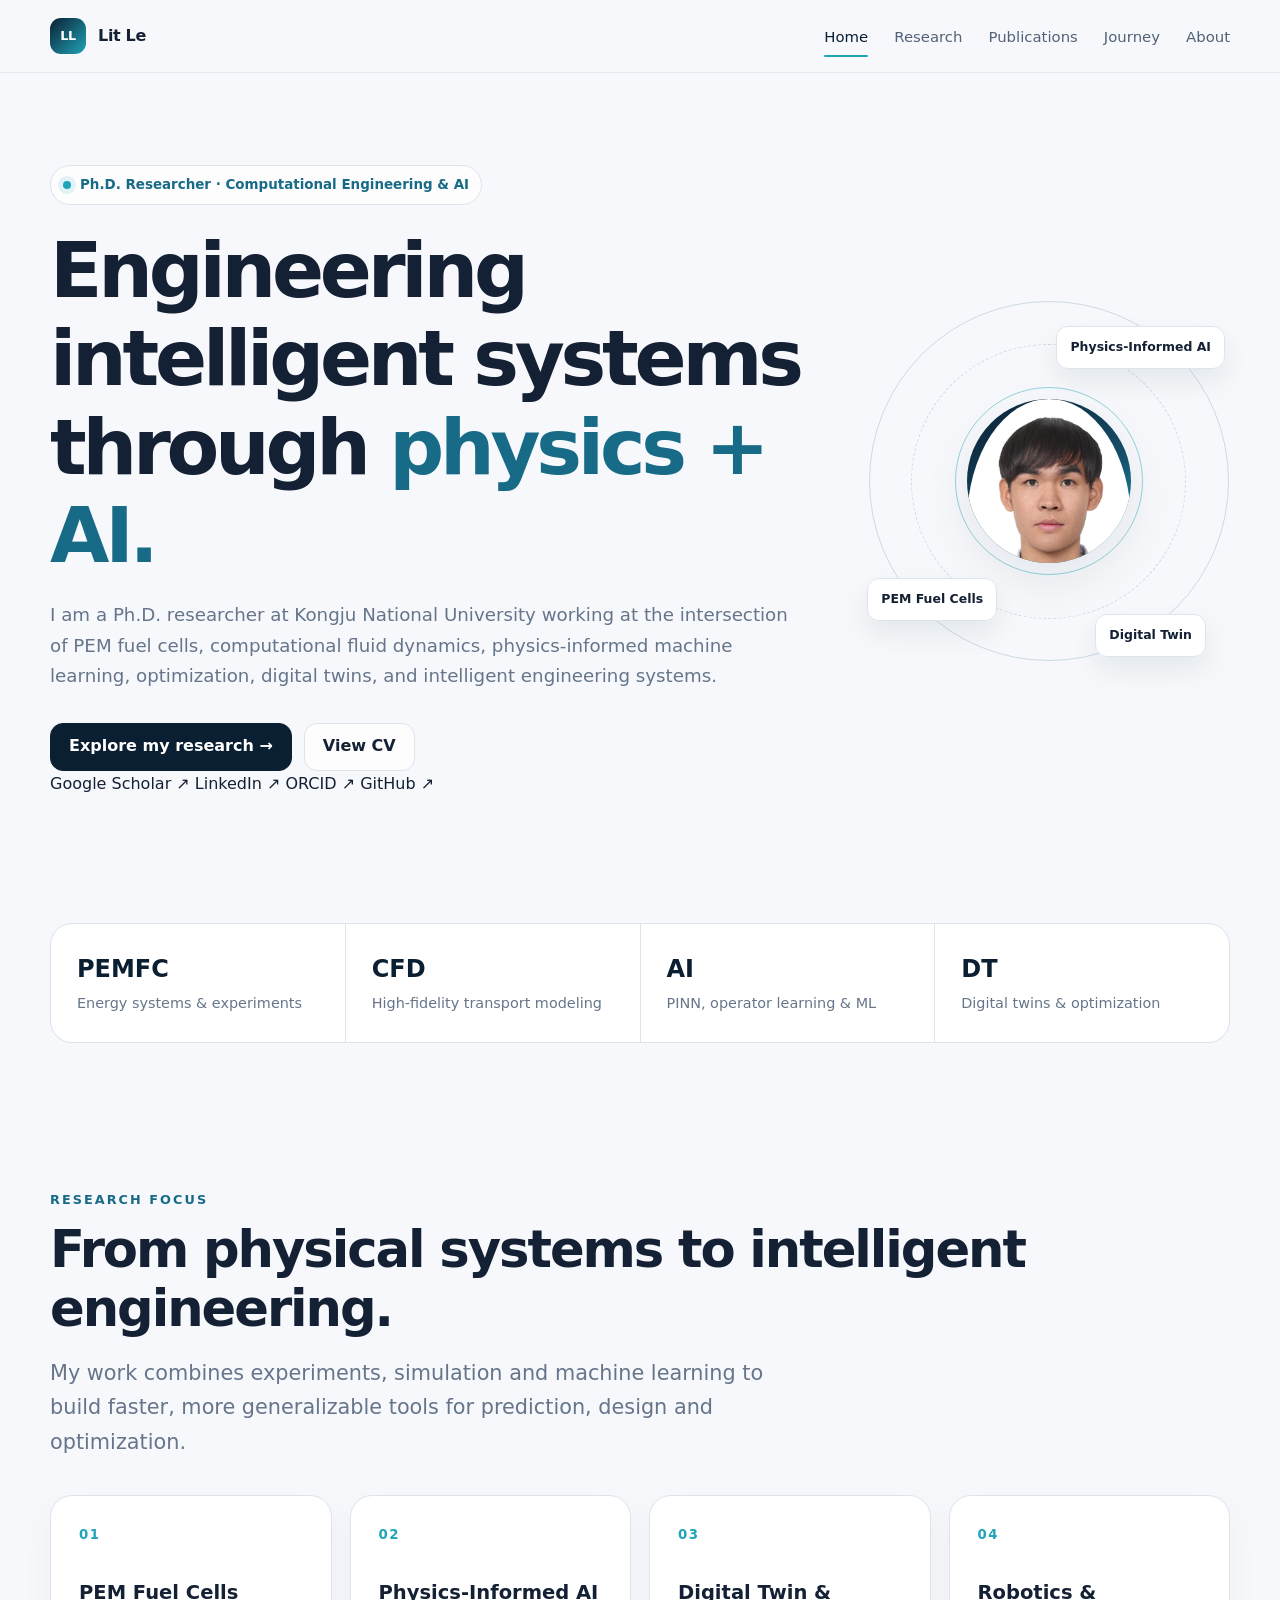
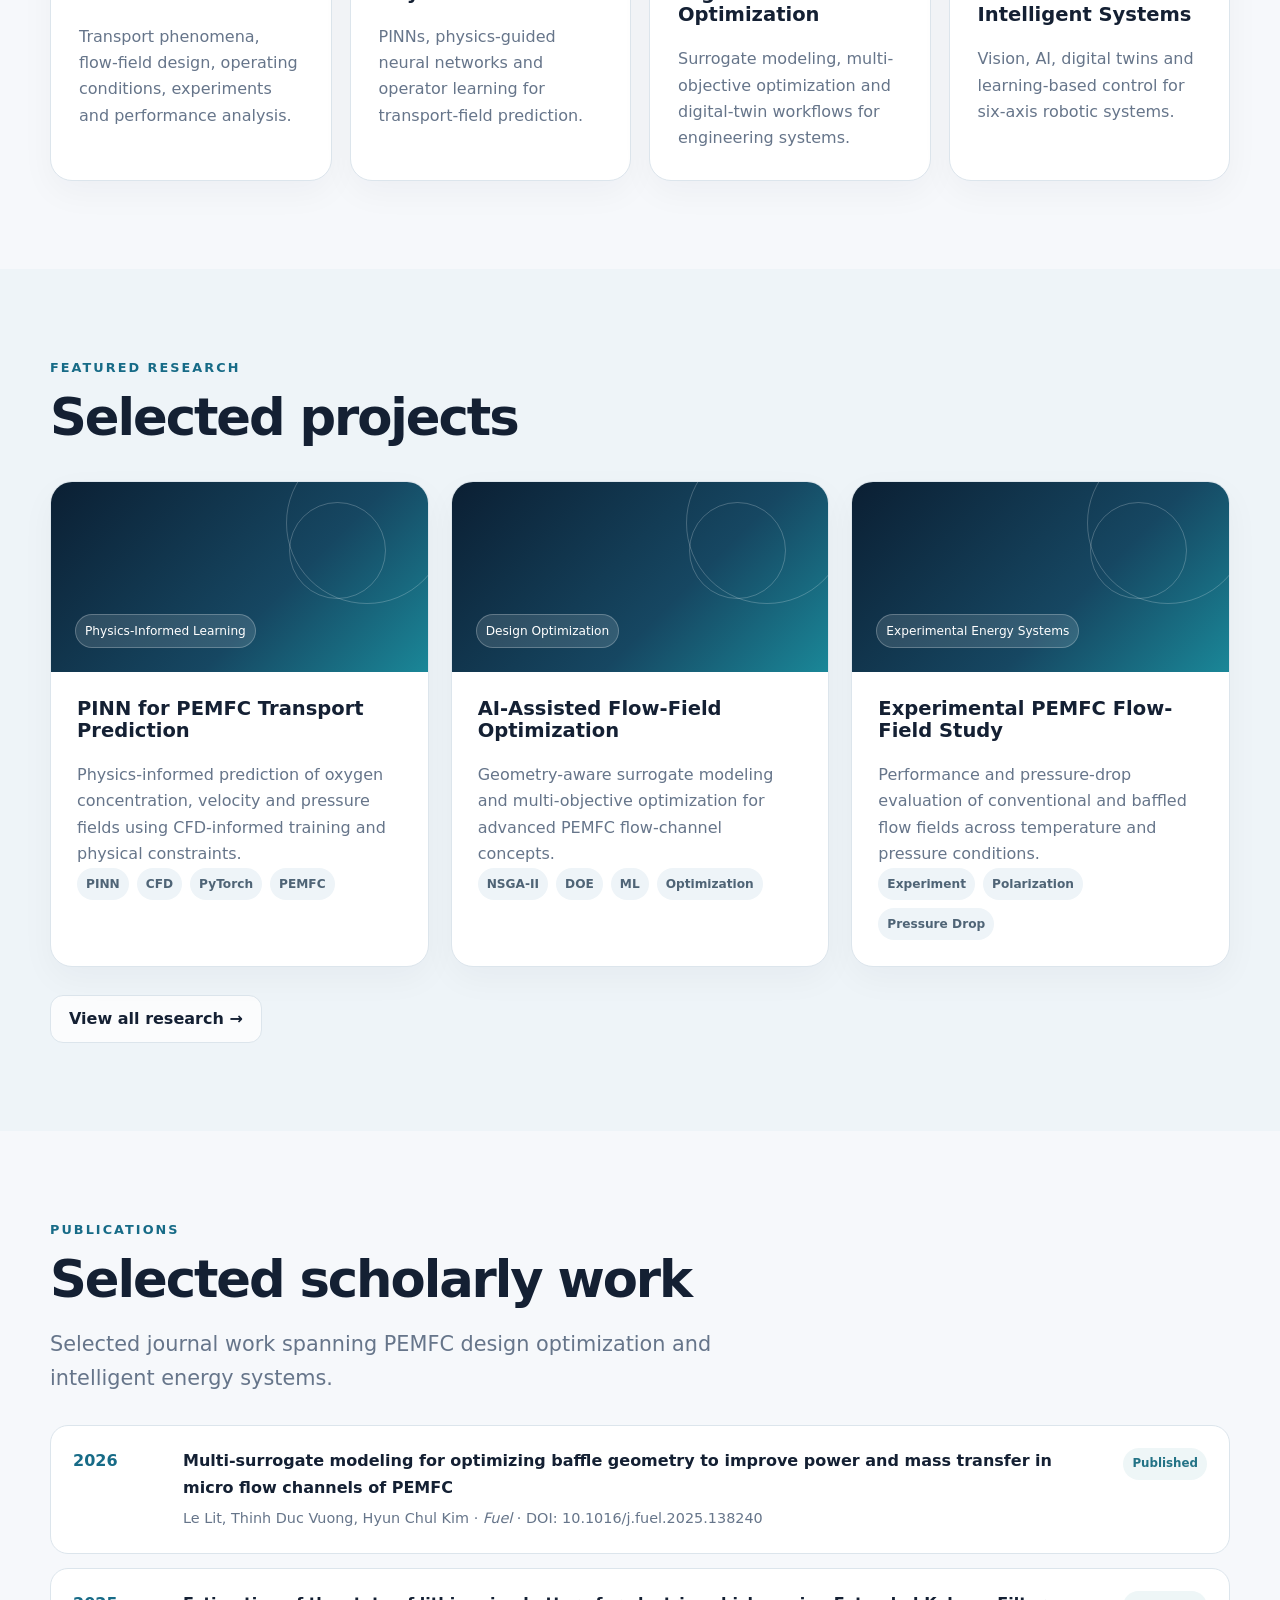
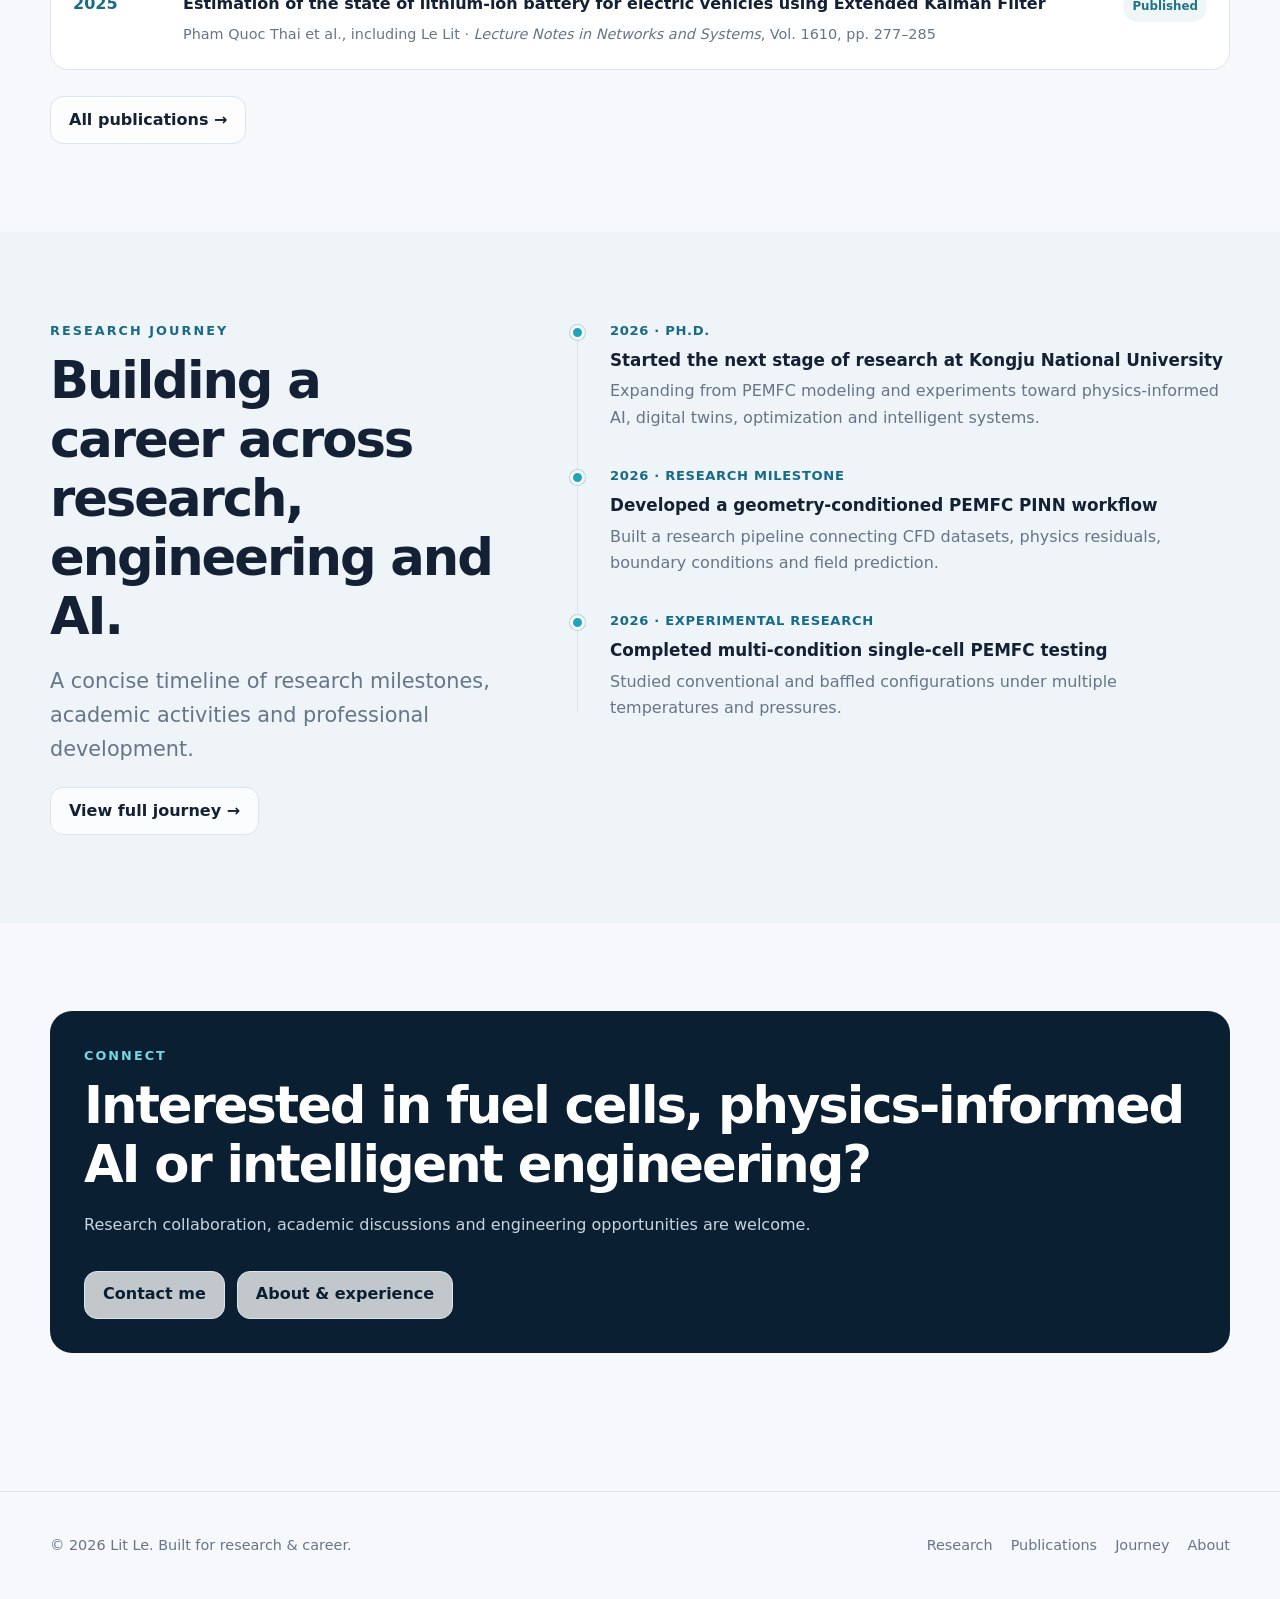
==== index.html @ 493b76be "Update index.html" ====
<!DOCTYPE html>
<html lang="en">
<head>
  <meta charset="UTF-8" />
  <meta name="viewport" content="width=device-width, initial-scale=1.0" />
  <meta name="description" content="Lit Le — Ph.D. researcher working on PEM fuel cells, computational engineering, physics-informed AI, digital twins, optimization, and intelligent systems." />
  <title>Lit Le | Researcher in Computational Engineering & AI</title>
  <link rel="icon" href="favicon.svg" type="image/svg+xml" />
  <link rel="stylesheet" href="style.css" />
</head>
<body>
<header class="site-header">
  <div class="container nav-wrap">
    <a class="brand" href="index.html"><span class="brand-mark">LL</span><span>Lit Le</span></a>
    <button class="menu-btn" aria-label="Toggle navigation"><span></span><span></span><span></span></button>
    <nav class="nav-links">
      <a class="active" href="index.html">Home</a>
      <a href="research.html">Research</a>
      <a href="publications.html">Publications</a>
      <a href="journey.html">Journey</a>
      <a href="about.html">About</a>
    </nav>
  </div>
</header>

<main>
  <section class="hero">
    <div class="container hero-grid">
      <div>
        <span class="eyebrow">Ph.D. Researcher · Computational Engineering & AI</span>
        <h1>Engineering intelligent systems through <span class="accent">physics + AI.</span></h1>
        <p class="hero-copy">I am a Ph.D. researcher at Kongju National University working at the intersection of PEM fuel cells, computational fluid dynamics, physics-informed machine learning, optimization, digital twins, and intelligent engineering systems.</p>
        
        <div class="hero-actions">
          <a class="btn btn-primary" href="research.html">Explore my research →</a>
          <a class="btn btn-secondary" href="about.html#cv">View CV</a>
        </div>
        
        <div class="hero-socials">
          <a href="YOUR_GOOGLE_SCHOLAR_LINK" target="_blank">Google Scholar ↗</a>
          <a href="YOUR_LINKEDIN_LINK" target="_blank">LinkedIn ↗</a>
          <a href="YOUR_ORCID_LINK" target="_blank">ORCID ↗</a>
          <a href="https://github.com/LL-2024-Kr" target="_blank">GitHub ↗</a>
        </div>
        
      </div>
      <div class="profile-panel" aria-label="Research identity graphic">
        <div class="orbit one"></div><div class="orbit two"></div><div class="orbit three"></div>
        <div class="avatar"><img src="profile.jpg" alt="Lit Le"></div>
        
        <div class="float-tag a">Physics-Informed AI</div>
        <div class="float-tag b">PEM Fuel Cells</div>
        <div class="float-tag c">Digital Twin</div>
      </div>
    </div>
  </section>

  <section class="section-tight">
    <div class="container">
      <div class="stats reveal">
        <div class="stat"><strong>PEMFC</strong><span>Energy systems & experiments</span></div>
        <div class="stat"><strong>CFD</strong><span>High-fidelity transport modeling</span></div>
        <div class="stat"><strong>AI</strong><span>PINN, operator learning & ML</span></div>
        <div class="stat"><strong>DT</strong><span>Digital twins & optimization</span></div>
      </div>
    </div>
  </section>

  <section class="section">
    <div class="container">
      <p class="section-kicker">Research focus</p>
      <h2>From physical systems to intelligent engineering.</h2>
      <p class="lead">My work combines experiments, simulation and machine learning to build faster, more generalizable tools for prediction, design and optimization.</p>
      <div class="grid-4" style="margin-top:36px;">
        <article class="card reveal"><div class="card-number">01</div><h3>PEM Fuel Cells</h3><p>Transport phenomena, flow-field design, operating conditions, experiments and performance analysis.</p></article>
        <article class="card reveal"><div class="card-number">02</div><h3>Physics-Informed AI</h3><p>PINNs, physics-guided neural networks and operator learning for transport-field prediction.</p></article>
        <article class="card reveal"><div class="card-number">03</div><h3>Digital Twin & Optimization</h3><p>Surrogate modeling, multi-objective optimization and digital-twin workflows for engineering systems.</p></article>
        <article class="card reveal"><div class="card-number">04</div><h3>Robotics & Intelligent Systems</h3><p>Vision, AI, digital twins and learning-based control for six-axis robotic systems.</p></article>
      </div>
    </div>
  </section>

  <section class="section" style="background:#eef4f8;">
    <div class="container">
      <p class="section-kicker">Featured research</p>
      <h2>Selected projects</h2>
      <div class="grid-3" style="margin-top:34px;">
        <article class="card project-card reveal">
          <div class="project-visual"><span class="project-chip">Physics-Informed Learning</span></div>
          <div class="project-body"><h3>PINN for PEMFC Transport Prediction</h3><p>Physics-informed prediction of oxygen concentration, velocity and pressure fields using CFD-informed training and physical constraints.</p><div class="tags"><span class="tag">PINN</span><span class="tag">CFD</span><span class="tag">PyTorch</span><span class="tag">PEMFC</span></div></div>
        </article>
        <article class="card project-card reveal">
          <div class="project-visual"><span class="project-chip">Design Optimization</span></div>
          <div class="project-body"><h3>AI-Assisted Flow-Field Optimization</h3><p>Geometry-aware surrogate modeling and multi-objective optimization for advanced PEMFC flow-channel concepts.</p><div class="tags"><span class="tag">NSGA-II</span><span class="tag">DOE</span><span class="tag">ML</span><span class="tag">Optimization</span></div></div>
        </article>
        <article class="card project-card reveal">
          <div class="project-visual"><span class="project-chip">Experimental Energy Systems</span></div>
          <div class="project-body"><h3>Experimental PEMFC Flow-Field Study</h3><p>Performance and pressure-drop evaluation of conventional and baffled flow fields across temperature and pressure conditions.</p><div class="tags"><span class="tag">Experiment</span><span class="tag">Polarization</span><span class="tag">Pressure Drop</span></div></div>
        </article>
      </div>
      <div style="margin-top:28px;"><a class="btn btn-secondary" href="research.html">View all research →</a></div>
    </div>
  </section>

  <section class="section">
    <div class="container">
      <p class="section-kicker">Publications</p>
      <h2>Selected scholarly work</h2>
      <p class="lead">Selected journal work spanning PEMFC design optimization and intelligent energy systems.</p>
      <div class="pub-list" style="margin-top:30px;">
        <article class="pub-item reveal"><div class="pub-year">2026</div><div><div class="pub-title">Multi-surrogate modeling for optimizing baffle geometry to improve power and mass transfer in micro flow channels of PEMFC</div><div class="pub-meta">Le Lit, Thinh Duc Vuong, Hyun Chul Kim · <em>Fuel</em> · DOI: 10.1016/j.fuel.2025.138240</div></div><span class="pub-status">Published</span></article>
        <article class="pub-item reveal"><div class="pub-year">2025</div><div><div class="pub-title">Estimation of the state of lithium-ion battery for electric vehicles using Extended Kalman Filter</div><div class="pub-meta">Pham Quoc Thai et al., including Le Lit · <em>Lecture Notes in Networks and Systems</em>, Vol. 1610, pp. 277–285</div></div><span class="pub-status">Published</span></article>
      </div>
      <div style="margin-top:26px;"><a class="btn btn-secondary" href="publications.html">All publications →</a></div>
    </div>
  </section>

  <section class="section" style="background:#eef4f8;">
    <div class="container split">
      <div class="sticky-label">
        <p class="section-kicker">Research journey</p>
        <h2>Building a career across research, engineering and AI.</h2>
        <p class="lead">A concise timeline of research milestones, academic activities and professional development.</p>
        <a class="btn btn-secondary" href="journey.html">View full journey →</a>
      </div>
      <div class="timeline">
        <article class="timeline-item reveal"><span class="timeline-dot"></span><div class="timeline-date">2026 · Ph.D.</div><div class="timeline-title">Started the next stage of research at Kongju National University</div><p class="timeline-copy">Expanding from PEMFC modeling and experiments toward physics-informed AI, digital twins, optimization and intelligent systems.</p></article>
        <article class="timeline-item reveal"><span class="timeline-dot"></span><div class="timeline-date">2026 · Research milestone</div><div class="timeline-title">Developed a geometry-conditioned PEMFC PINN workflow</div><p class="timeline-copy">Built a research pipeline connecting CFD datasets, physics residuals, boundary conditions and field prediction.</p></article>
        <article class="timeline-item reveal"><span class="timeline-dot"></span><div class="timeline-date">2026 · Experimental research</div><div class="timeline-title">Completed multi-condition single-cell PEMFC testing</div><p class="timeline-copy">Studied conventional and baffled configurations under multiple temperatures and pressures.</p></article>
      </div>
    </div>
  </section>

  <section class="section">
    <div class="container">
      <div class="callout reveal">
        <p class="section-kicker" style="color:#71d7e2;">Connect</p>
        <h2>Interested in fuel cells, physics-informed AI or intelligent engineering?</h2>
        <p>Research collaboration, academic discussions and engineering opportunities are welcome.</p>
        <div class="hero-actions"><a class="btn btn-secondary" href="about.html#contact">Contact me</a><a class="btn btn-secondary" href="about.html">About & experience</a></div>
      </div>
    </div>
  </section>
</main>

<footer class="footer">
  <div class="container footer-grid"><div>© <span data-year></span> Lit Le. Built for research & career.</div><div class="footer-links"><a href="research.html">Research</a><a href="publications.html">Publications</a><a href="journey.html">Journey</a><a href="about.html">About</a></div></div>
</footer>
<script src="main.js"></script>
</body>
</html>
---- style.css ----
:root {
  --bg: #f6f8fb;
  --surface: #ffffff;
  --surface-2: #eef4f8;
  --text: #142033;
  --muted: #66758a;
  --line: #dce5ec;
  --navy: #0b1f33;
  --blue: #176b87;
  --cyan: #20a4b8;
  --shadow: 0 18px 50px rgba(11, 31, 51, 0.08);
  --radius: 22px;
  --max: 1180px;
}

* { box-sizing: border-box; }
html { scroll-behavior: smooth; }
body {
  margin: 0;
  font-family: Inter, ui-sans-serif, system-ui, -apple-system, BlinkMacSystemFont, "Segoe UI", sans-serif;
  color: var(--text);
  background: var(--bg);
  line-height: 1.65;
}
img { max-width: 100%; display: block; }
a { color: inherit; text-decoration: none; }
button, input { font: inherit; }

.container { width: min(calc(100% - 40px), var(--max)); margin: 0 auto; }
.section { padding: 88px 0; }
.section-tight { padding: 58px 0; }
.section-kicker {
  margin: 0 0 10px;
  color: var(--blue);
  font-size: 0.8rem;
  font-weight: 800;
  letter-spacing: 0.16em;
  text-transform: uppercase;
}
h1, h2, h3, h4 { line-height: 1.15; margin-top: 0; }
h1 { font-size: clamp(2.7rem, 6vw, 5.9rem); letter-spacing: -0.055em; }
h2 { font-size: clamp(2rem, 4vw, 3.25rem); letter-spacing: -0.04em; margin-bottom: 18px; }
h3 { font-size: 1.22rem; }
p { margin-top: 0; }
.lead { font-size: clamp(1.05rem, 2vw, 1.3rem); color: var(--muted); max-width: 760px; }
.muted { color: var(--muted); }

.site-header {
  position: sticky;
  top: 0;
  z-index: 40;
  border-bottom: 1px solid rgba(220, 229, 236, 0.8);
  background: rgba(246, 248, 251, 0.88);
  backdrop-filter: blur(18px);
}
.nav-wrap { min-height: 72px; display: flex; align-items: center; justify-content: space-between; gap: 30px; }
.brand { display: flex; align-items: center; gap: 12px; font-weight: 800; letter-spacing: -0.02em; }
.brand-mark {
  width: 36px; height: 36px; border-radius: 11px; display: grid; place-items: center;
  color: #fff; background: linear-gradient(135deg, var(--navy), var(--cyan)); font-size: 0.8rem;
}
.nav-links { display: flex; align-items: center; gap: 26px; font-size: 0.93rem; color: #526277; }
.nav-links a { position: relative; padding: 24px 0 22px; }
.nav-links a:hover, .nav-links a.active { color: var(--navy); }
.nav-links a.active::after {
  content: ""; position: absolute; left: 0; right: 0; bottom: 14px; height: 2px;
  border-radius: 99px; background: var(--cyan);
}
.menu-btn { display: none; border: 0; background: transparent; padding: 8px; cursor: pointer; }
.menu-btn span { display: block; width: 24px; height: 2px; background: var(--navy); margin: 5px 0; }

.hero { padding: 92px 0 68px; overflow: hidden; }
.hero-grid { display: grid; grid-template-columns: 1.35fr 0.65fr; align-items: center; gap: 64px; }
.eyebrow {
  display: inline-flex; align-items: center; gap: 9px; padding: 8px 12px; border: 1px solid var(--line);
  border-radius: 999px; background: rgba(255,255,255,.75); color: var(--blue); font-size: .84rem; font-weight: 700;
}
.eyebrow::before { content: ""; width: 8px; height: 8px; border-radius: 50%; background: var(--cyan); box-shadow: 0 0 0 5px rgba(32,164,184,.12); }
.hero h1 { margin: 22px 0 20px; max-width: 850px; }
.hero h1 .accent { color: var(--blue); }
.hero-copy { color: var(--muted); font-size: 1.14rem; max-width: 760px; }
.hero-actions { display: flex; gap: 12px; margin-top: 32px; flex-wrap: wrap; }
.btn {
  display: inline-flex; align-items: center; justify-content: center; gap: 8px; min-height: 48px; padding: 0 18px;
  border-radius: 13px; border: 1px solid var(--line); font-weight: 750; transition: .2s ease;
}
.btn-primary { background: var(--navy); color: white; border-color: var(--navy); }
.btn-primary:hover { transform: translateY(-2px); box-shadow: 0 12px 28px rgba(11,31,51,.16); }
.btn-secondary { background: rgba(255,255,255,.75); }
.btn-secondary:hover { border-color: #b9c9d4; background: #fff; }

.profile-panel { position: relative; min-height: 460px; display: grid; place-items: center; }
.orbit { position: absolute; border: 1px solid #cddbe3; border-radius: 50%; }
.orbit.one { width: 360px; height: 360px; }
.orbit.two { width: 275px; height: 275px; border-style: dashed; animation: spin 22s linear infinite; }
.orbit.three { width: 188px; height: 188px; border-color: rgba(32,164,184,.45); }
@keyframes spin { to { transform: rotate(360deg); } }
.avatar {
  position: relative; z-index: 2; width: 164px; height: 164px; border-radius: 42px; display: grid; place-items: center;
  color: white; font-size: 3.2rem; font-weight: 900; letter-spacing: -0.08em;
  background: linear-gradient(145deg, var(--navy), #154c67 58%, var(--cyan)); box-shadow: var(--shadow);
}
.float-tag {
  position: absolute; z-index: 3; padding: 10px 13px; border-radius: 12px; background: rgba(255,255,255,.92);
  border: 1px solid var(--line); box-shadow: 0 12px 28px rgba(11,31,51,.08); font-size: .78rem; font-weight: 750;
}
.float-tag.a { top: 75px; right: 5px; }
.float-tag.b { left: 0; bottom: 90px; }
.float-tag.c { right: 24px; bottom: 54px; }

.stats { display: grid; grid-template-columns: repeat(4, 1fr); gap: 1px; border: 1px solid var(--line); background: var(--line); border-radius: var(--radius); overflow: hidden; }
.stat { background: var(--surface); padding: 26px; }
.stat strong { display: block; color: var(--navy); font-size: 1.5rem; }
.stat span { color: var(--muted); font-size: .9rem; }

.grid-2 { display: grid; grid-template-columns: repeat(2, 1fr); gap: 24px; }
.grid-3 { display: grid; grid-template-columns: repeat(3, 1fr); gap: 22px; }
.grid-4 { display: grid; grid-template-columns: repeat(4, 1fr); gap: 18px; }
.card {
  background: var(--surface); border: 1px solid var(--line); border-radius: var(--radius); padding: 28px; box-shadow: 0 12px 34px rgba(11,31,51,.04);
}
.card:hover { border-color: #bfd0da; }
.card-number { color: var(--cyan); font-weight: 900; font-size: .83rem; letter-spacing: .12em; margin-bottom: 36px; }
.card p { color: var(--muted); margin-bottom: 0; }
.card .mini-link { display: inline-flex; margin-top: 20px; color: var(--blue); font-size: .9rem; font-weight: 750; }

.project-card { overflow: hidden; padding: 0; }
.project-visual { min-height: 190px; padding: 24px; display: flex; align-items: flex-end; background: linear-gradient(135deg, #0b1f33, #164762 60%, #1a8798); color: white; position: relative; }
.project-visual::before, .project-visual::after { content: ""; position: absolute; border: 1px solid rgba(255,255,255,.22); border-radius: 50%; }
.project-visual::before { width: 160px; height: 160px; right: -20px; top: -40px; }
.project-visual::after { width: 95px; height: 95px; right: 42px; top: 20px; }
.project-chip { position: relative; z-index: 2; font-size: .76rem; padding: 6px 9px; border-radius: 999px; background: rgba(255,255,255,.13); border: 1px solid rgba(255,255,255,.24); }
.project-body { padding: 26px; }
.project-body p { color: var(--muted); }
.tags { display: flex; flex-wrap: wrap; gap: 8px; }
.tag { padding: 6px 9px; border-radius: 999px; background: var(--surface-2); color: #4f6476; font-size: .76rem; font-weight: 700; }

.pub-list { display: grid; gap: 14px; }
.pub-item { display: grid; grid-template-columns: 90px 1fr auto; gap: 20px; align-items: start; background: var(--surface); border: 1px solid var(--line); border-radius: 18px; padding: 22px; }
.pub-year { color: var(--blue); font-weight: 900; }
.pub-title { font-weight: 800; margin-bottom: 6px; }
.pub-meta { color: var(--muted); font-size: .9rem; }
.pub-status { padding: 6px 9px; border-radius: 999px; background: #eef6f7; color: #237386; font-size: .74rem; font-weight: 800; white-space: nowrap; }

.timeline { position: relative; margin-left: 10px; }
.timeline::before { content: ""; position: absolute; left: 9px; top: 8px; bottom: 8px; width: 1px; background: var(--line); }
.timeline-item { position: relative; padding-left: 42px; padding-bottom: 34px; }
.timeline-item:last-child { padding-bottom: 0; }
.timeline-dot { position: absolute; left: 2px; top: 5px; width: 15px; height: 15px; border: 3px solid var(--bg); border-radius: 50%; background: var(--cyan); box-shadow: 0 0 0 1px #b9d4dc; }
.timeline-date { color: var(--blue); font-size: .82rem; font-weight: 800; letter-spacing: .05em; text-transform: uppercase; }
.timeline-title { margin: 5px 0 4px; font-size: 1.05rem; font-weight: 800; }
.timeline-copy { color: var(--muted); margin: 0; }

.page-hero { padding: 86px 0 54px; }
.page-hero h1 { font-size: clamp(2.7rem, 5.2vw, 4.9rem); margin-bottom: 18px; }
.page-hero .lead { max-width: 820px; }

.split { display: grid; grid-template-columns: .8fr 1.2fr; gap: 60px; align-items: start; }
.sticky-label { position: sticky; top: 110px; }
.list-clean { list-style: none; padding: 0; margin: 0; }
.list-clean li { padding: 12px 0; border-bottom: 1px solid var(--line); color: var(--muted); }
.list-clean li strong { color: var(--text); }

.callout { padding: 34px; border-radius: var(--radius); background: var(--navy); color: white; }
.callout p { color: #c8d5df; }
.callout .btn-secondary { color: var(--navy); }

.skill-groups { display: grid; grid-template-columns: repeat(2,1fr); gap: 18px; }
.skill-group { padding: 22px; background: var(--surface); border: 1px solid var(--line); border-radius: 18px; }
.skill-group h3 { margin-bottom: 12px; }
.skill-group p { color: var(--muted); margin: 0; }

.footer { padding: 42px 0; border-top: 1px solid var(--line); margin-top: 50px; }
.footer-grid { display: flex; justify-content: space-between; align-items: center; gap: 20px; color: var(--muted); font-size: .9rem; }
.footer-links { display: flex; gap: 18px; flex-wrap: wrap; }
.footer-links a:hover { color: var(--navy); }

.reveal { opacity: 0; transform: translateY(16px); transition: .6s ease; }
.reveal.visible { opacity: 1; transform: translateY(0); }

@media (max-width: 940px) {
  .hero-grid, .split { grid-template-columns: 1fr; }
  .profile-panel { min-height: 360px; }
  .grid-4 { grid-template-columns: repeat(2, 1fr); }
  .grid-3 { grid-template-columns: repeat(2, 1fr); }
  .stats { grid-template-columns: repeat(2, 1fr); }
  .sticky-label { position: static; }
}

@media (max-width: 720px) {
  .container { width: min(calc(100% - 28px), var(--max)); }
  .section { padding: 66px 0; }
  .hero { padding-top: 62px; }
  .nav-links {
    display: none; position: absolute; top: 72px; left: 14px; right: 14px; padding: 14px; flex-direction: column; align-items: stretch; gap: 0;
    background: var(--surface); border: 1px solid var(--line); border-radius: 16px; box-shadow: var(--shadow);
  }
  .nav-links.open { display: flex; }
  .nav-links a { padding: 12px 10px; }
  .nav-links a.active::after { display: none; }
  .menu-btn { display: block; }
  .profile-panel { min-height: 320px; }
  .orbit.one { width: 280px; height: 280px; }
  .orbit.two { width: 220px; height: 220px; }
  .float-tag.a { right: 0; top: 40px; }
  .float-tag.b { left: 0; bottom: 54px; }
  .float-tag.c { display: none; }
  .grid-2, .grid-3, .grid-4, .skill-groups { grid-template-columns: 1fr; }
  .pub-item { grid-template-columns: 1fr; gap: 8px; }
  .pub-status { justify-self: start; }
  .footer-grid { flex-direction: column; align-items: flex-start; }
}

.avatar {
  overflow: hidden;
  border-radius: 50%;
}

.avatar img {
  width: 100%;
  height: 100%;
  object-fit: cover;
  object-position: center;
  display: block;
  border-radius: 50%;
}
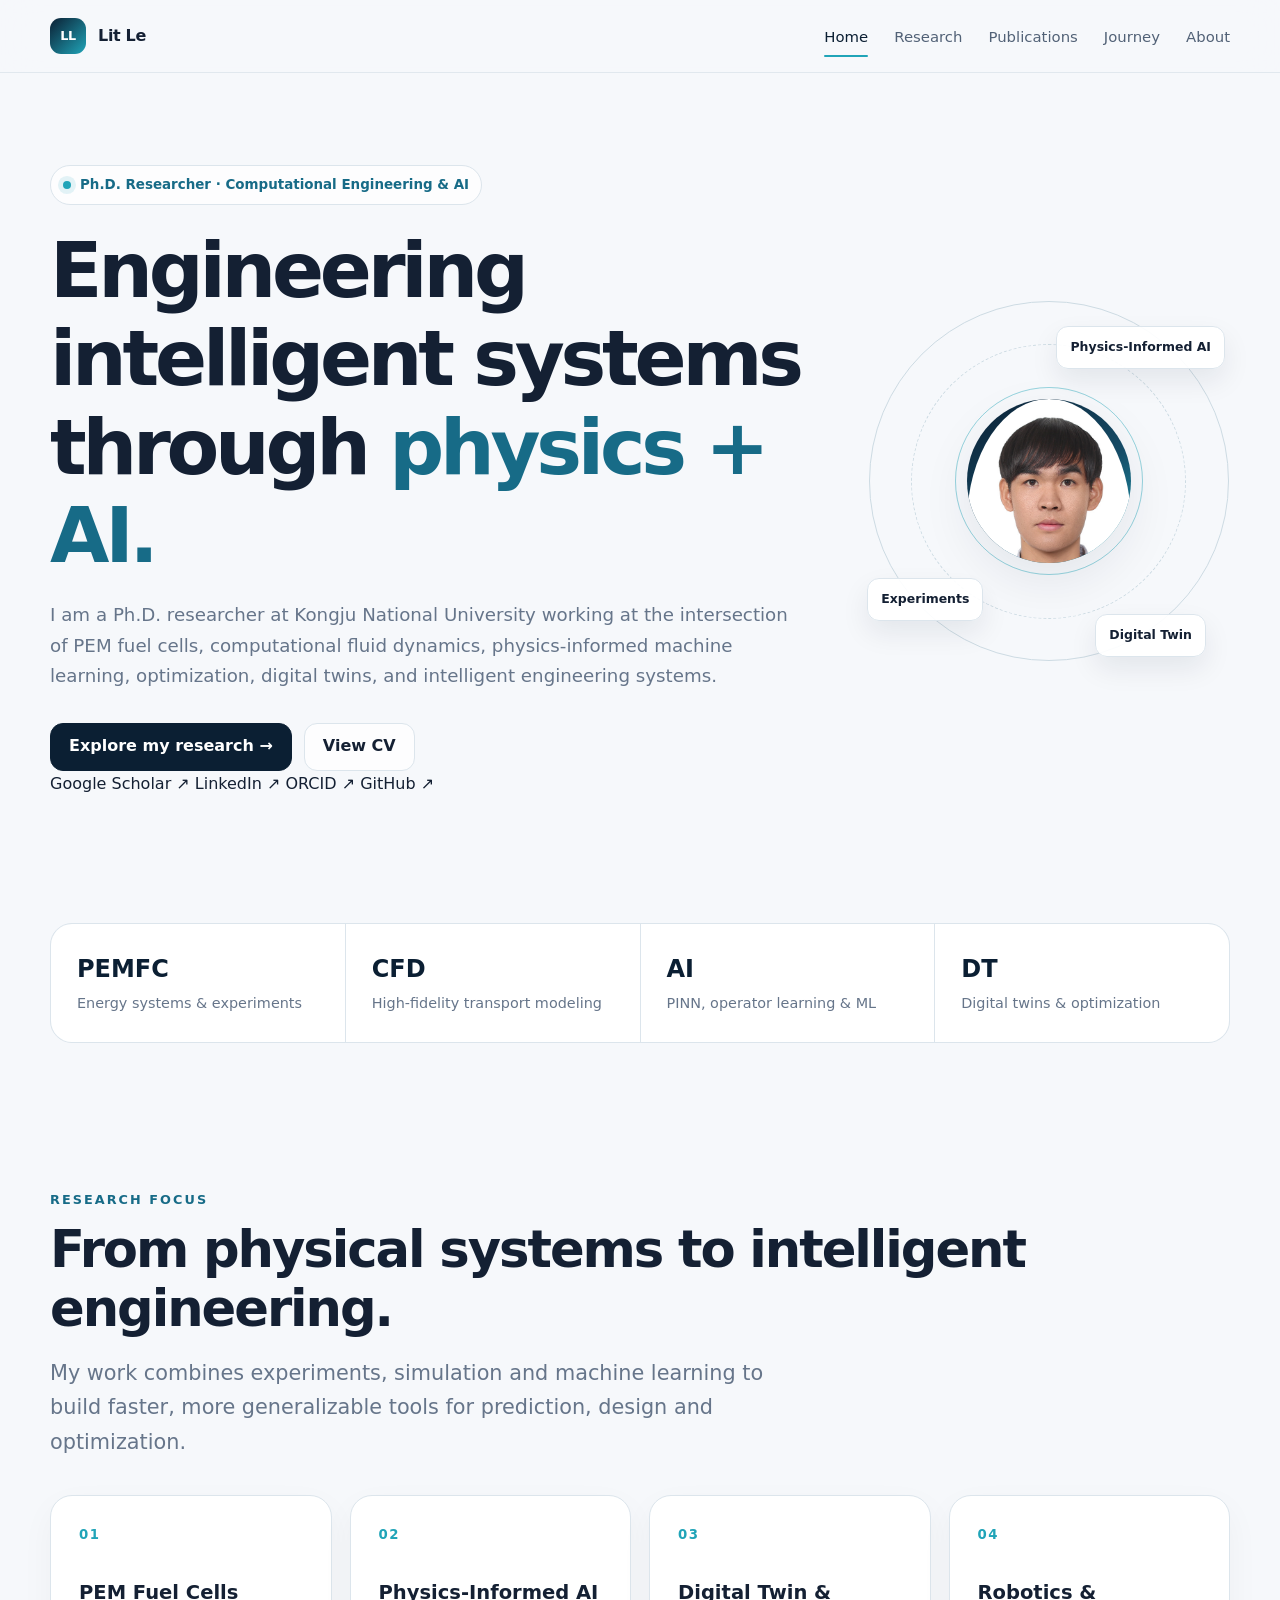
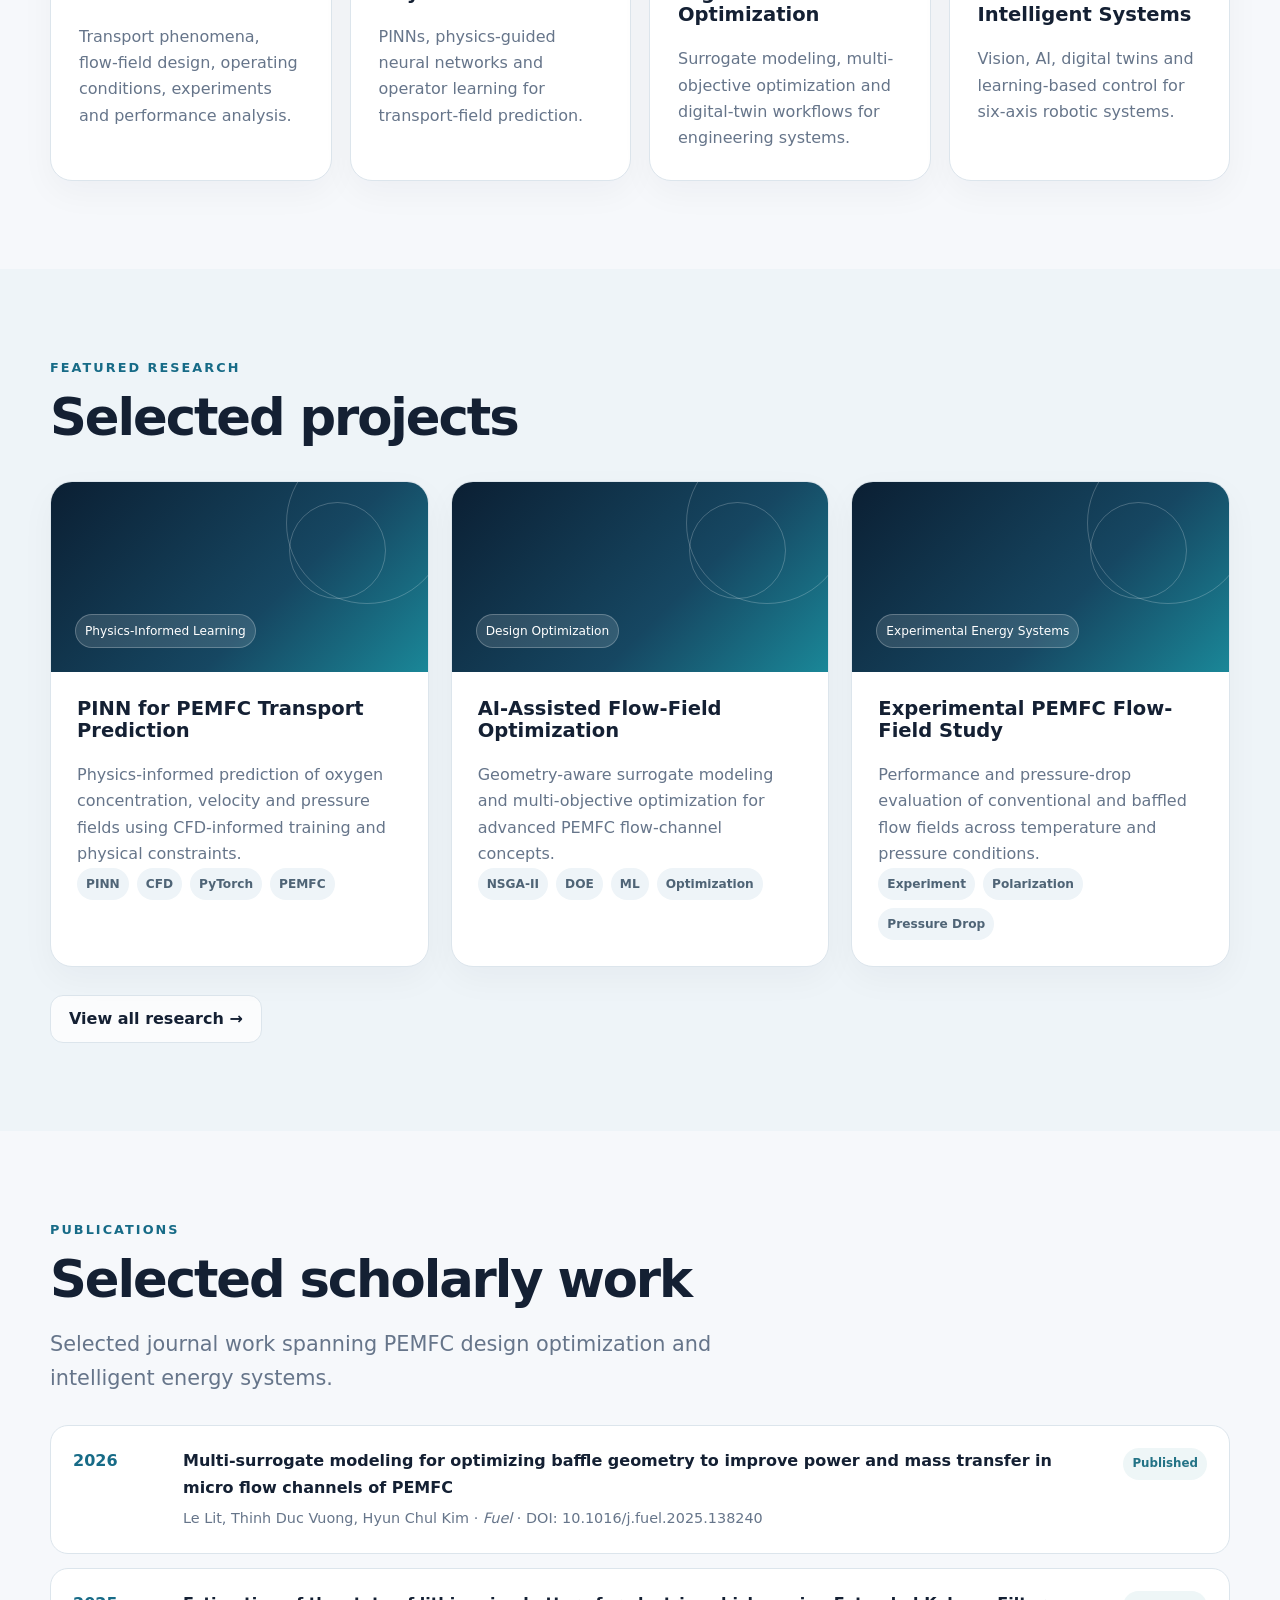
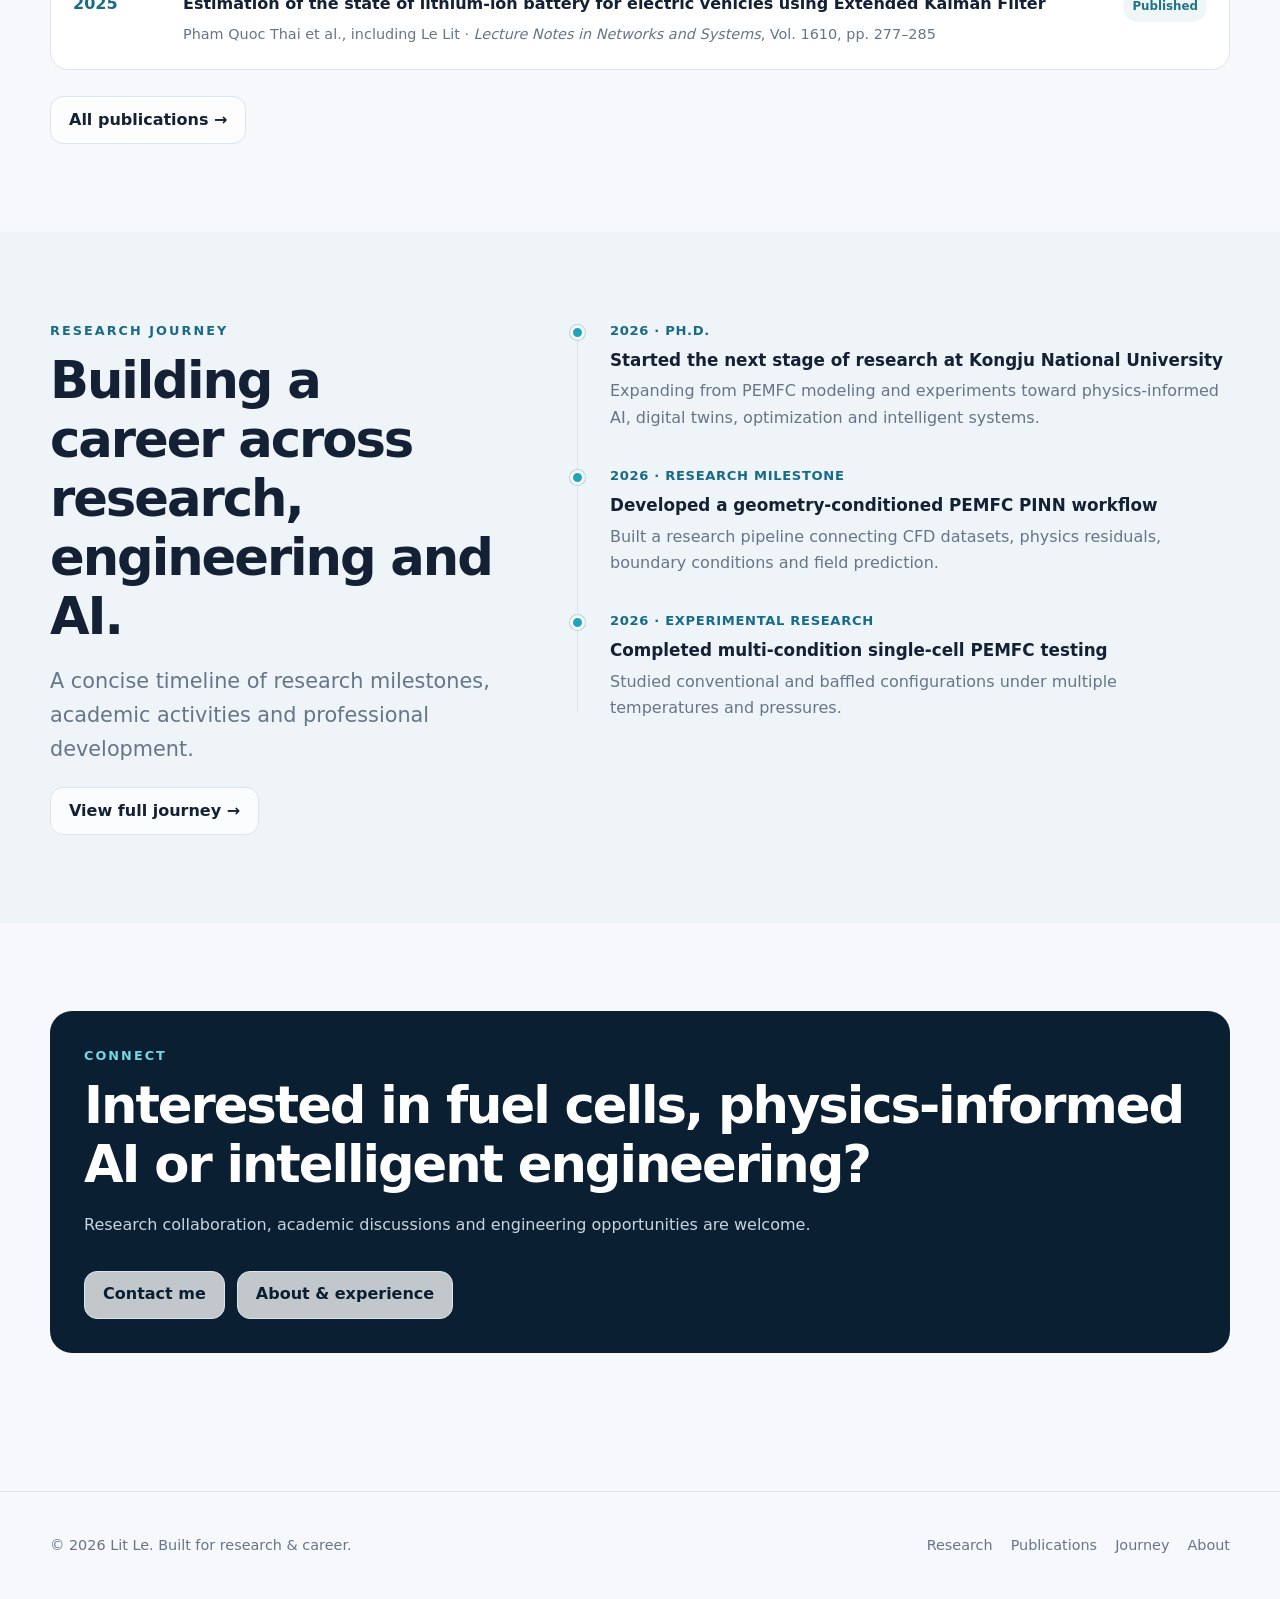
==== commit 6ad86edf: "Update index.html" ====
--- a/index.html
+++ b/index.html
@@ -37,8 +37,8 @@
         </div>
         
         <div class="hero-socials">
-          <a href="YOUR_GOOGLE_SCHOLAR_LINK" target="_blank">Google Scholar ↗</a>
-          <a href="YOUR_LINKEDIN_LINK" target="_blank">LinkedIn ↗</a>
+          <a href="https://scholar.google.com/citations?user=CSAR13wAAAAJ&hl=en&authuser=2" target="_blank">Google Scholar ↗</a>
+          <a href="https://www.linkedin.com/feed/" target="_blank">LinkedIn ↗</a>
           <a href="YOUR_ORCID_LINK" target="_blank">ORCID ↗</a>
           <a href="https://github.com/LL-2024-Kr" target="_blank">GitHub ↗</a>
         </div>
@@ -49,7 +49,7 @@
         <div class="avatar"><img src="profile.jpg" alt="Lit Le"></div>
         
         <div class="float-tag a">Physics-Informed AI</div>
-        <div class="float-tag b">PEM Fuel Cells</div>
+        <div class="float-tag b">Experiments</div>
         <div class="float-tag c">Digital Twin</div>
       </div>
     </div>
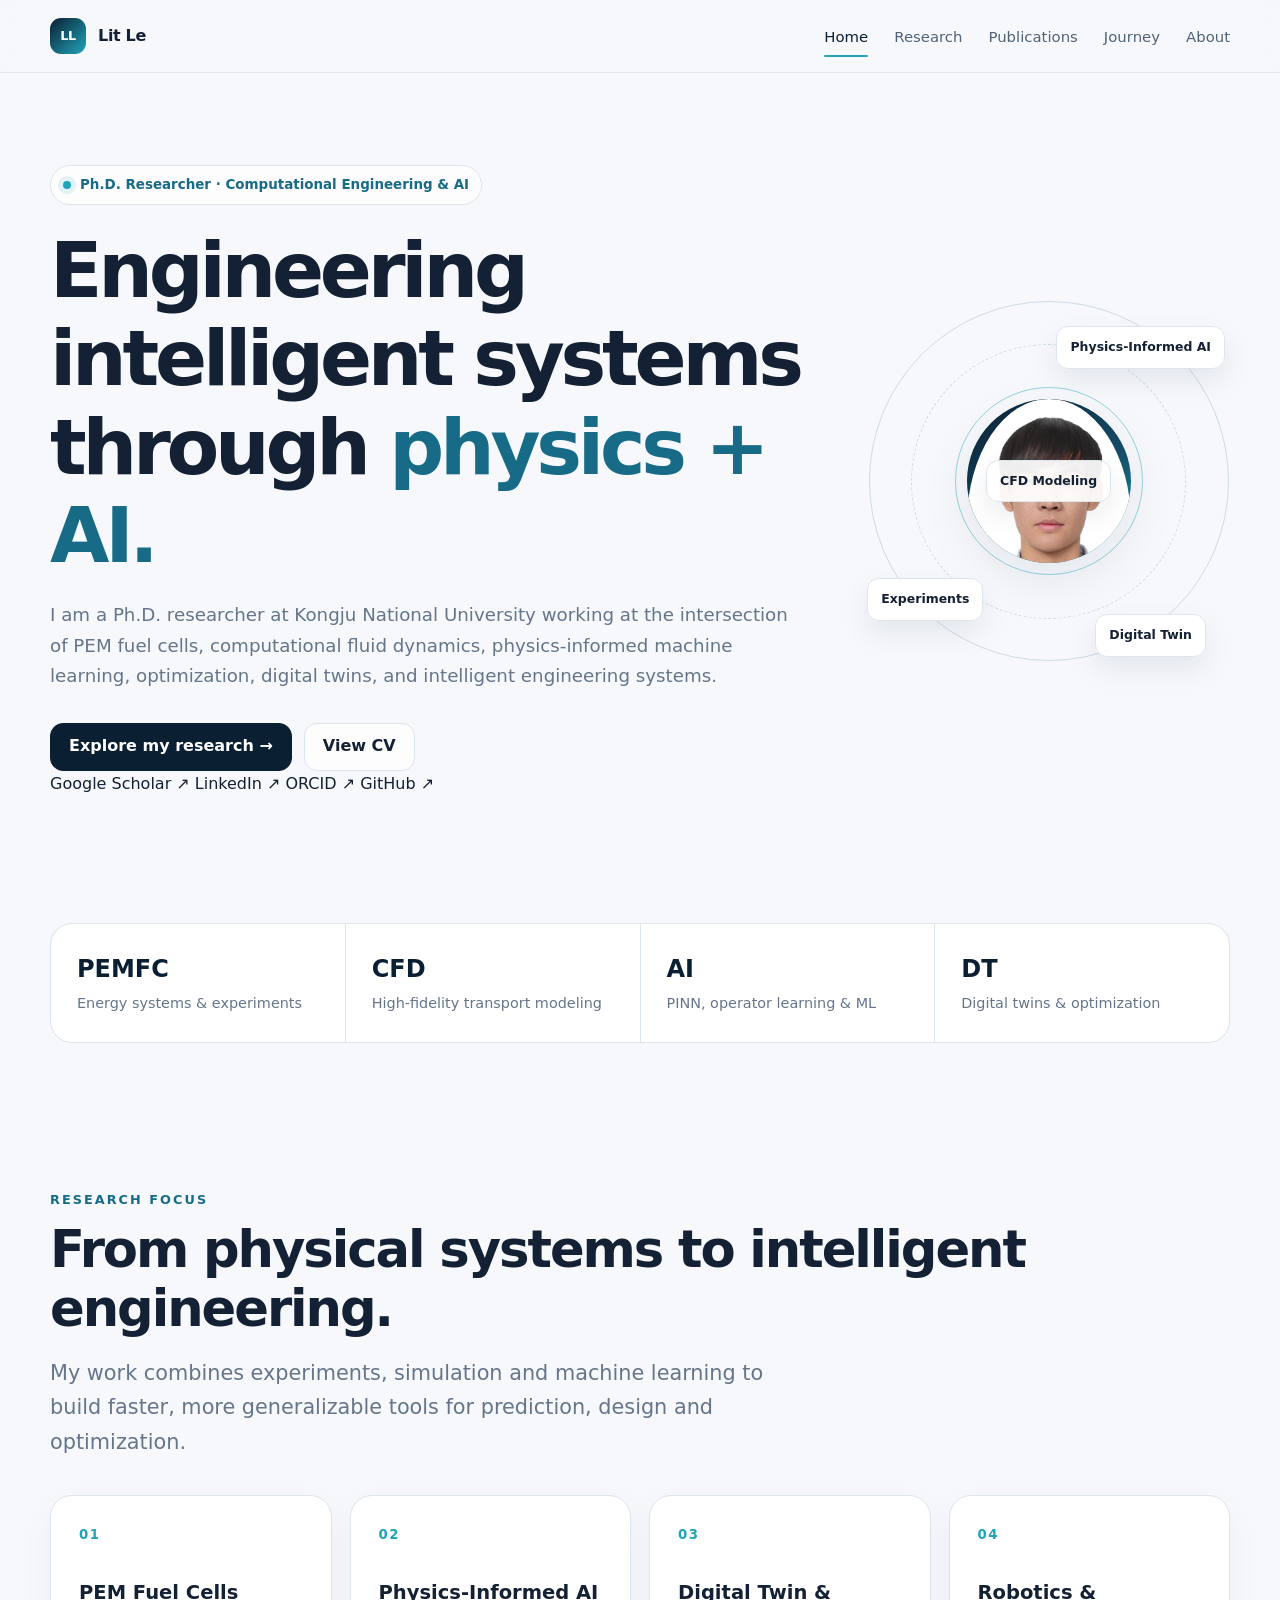
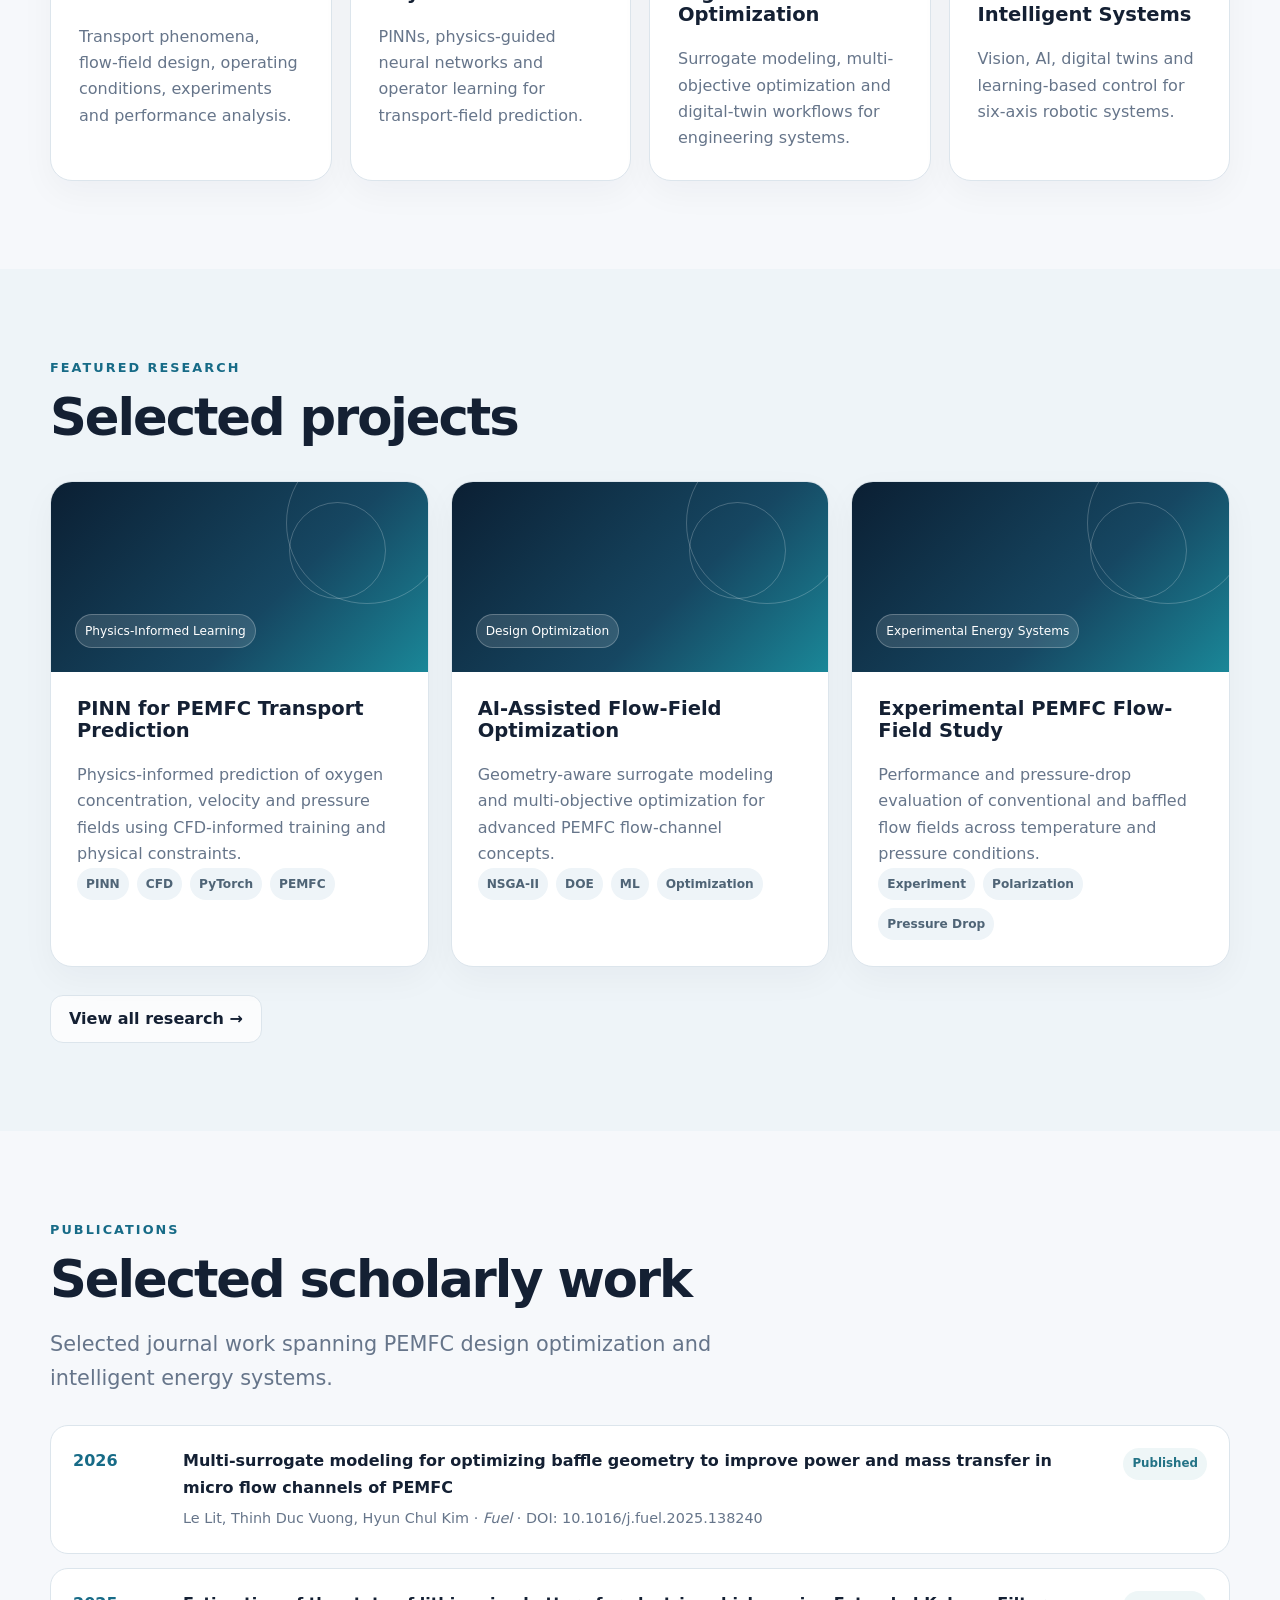
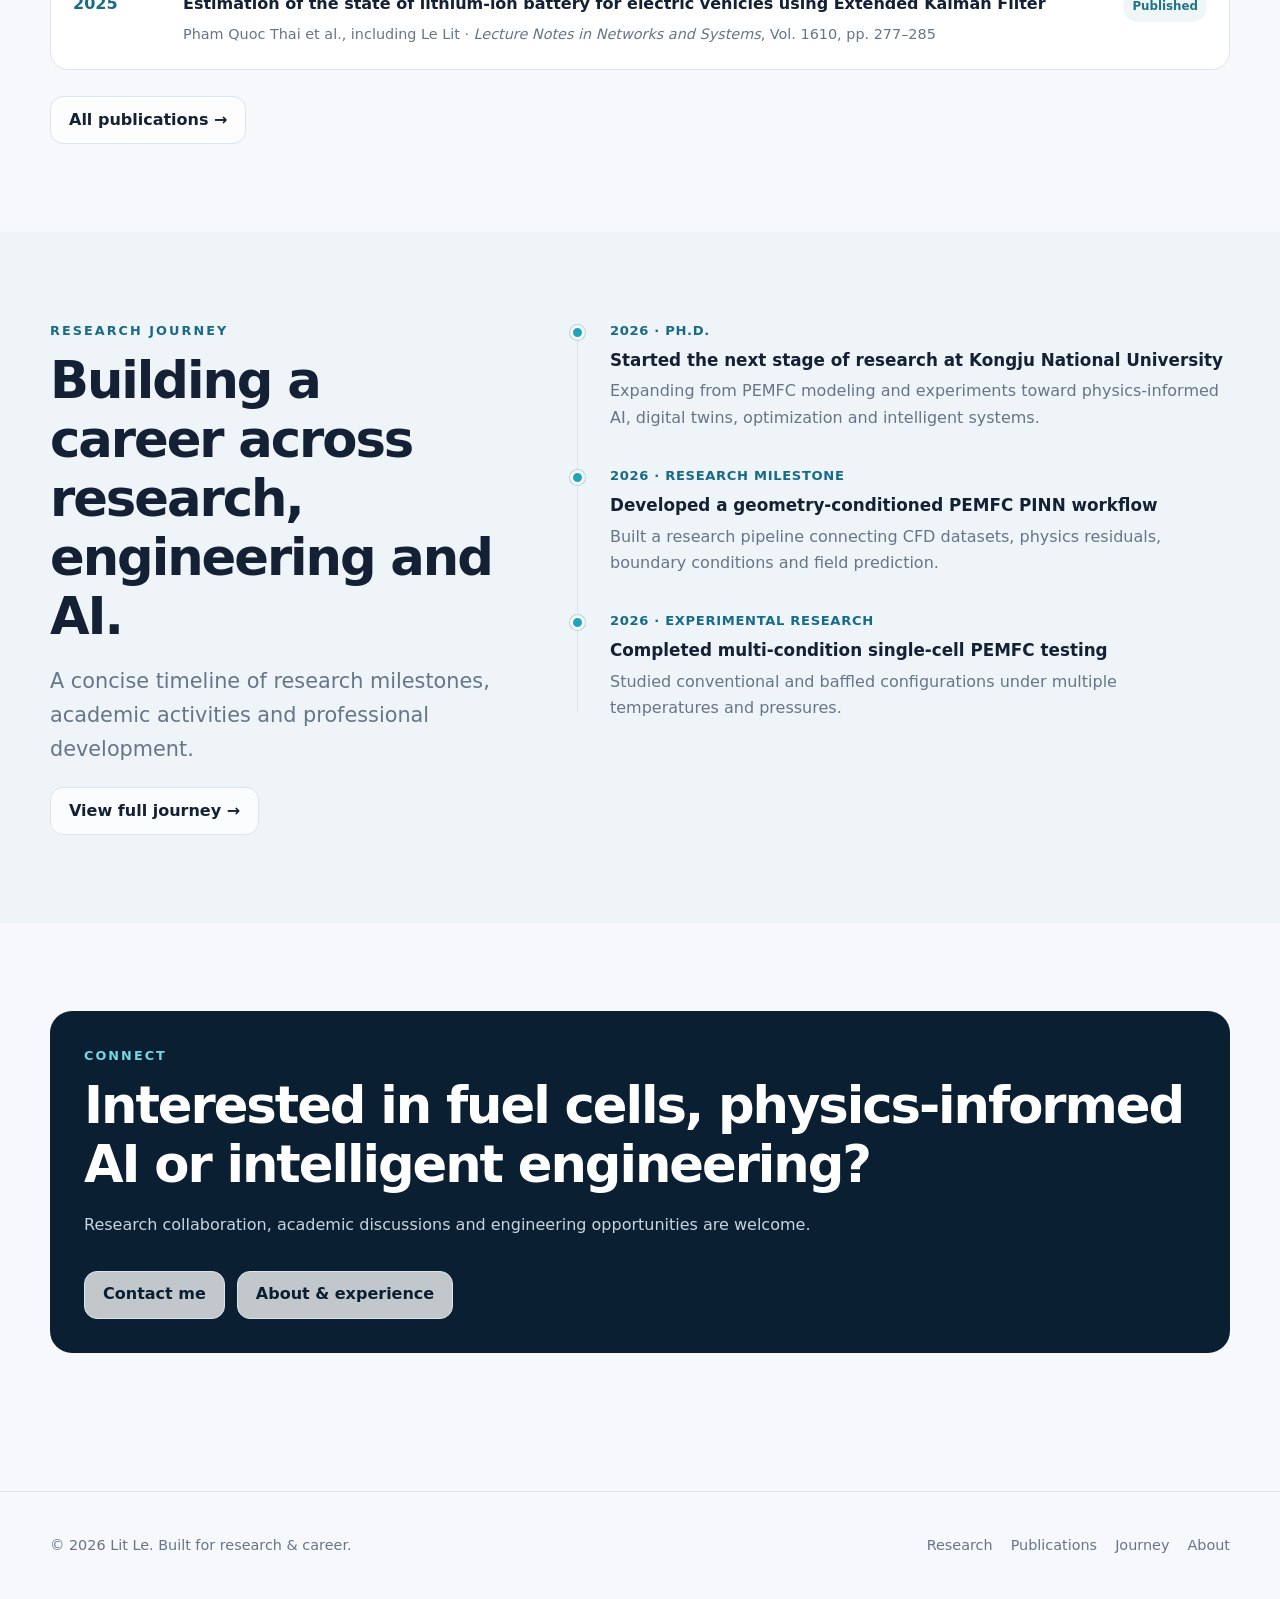
==== commit 68ff1403: "Update index.html" ====
--- a/index.html
+++ b/index.html
@@ -51,6 +51,7 @@
         <div class="float-tag a">Physics-Informed AI</div>
         <div class="float-tag b">Experiments</div>
         <div class="float-tag c">Digital Twin</div>
+        <div class="float-tag d">CFD Modeling</div>
       </div>
     </div>
   </section>
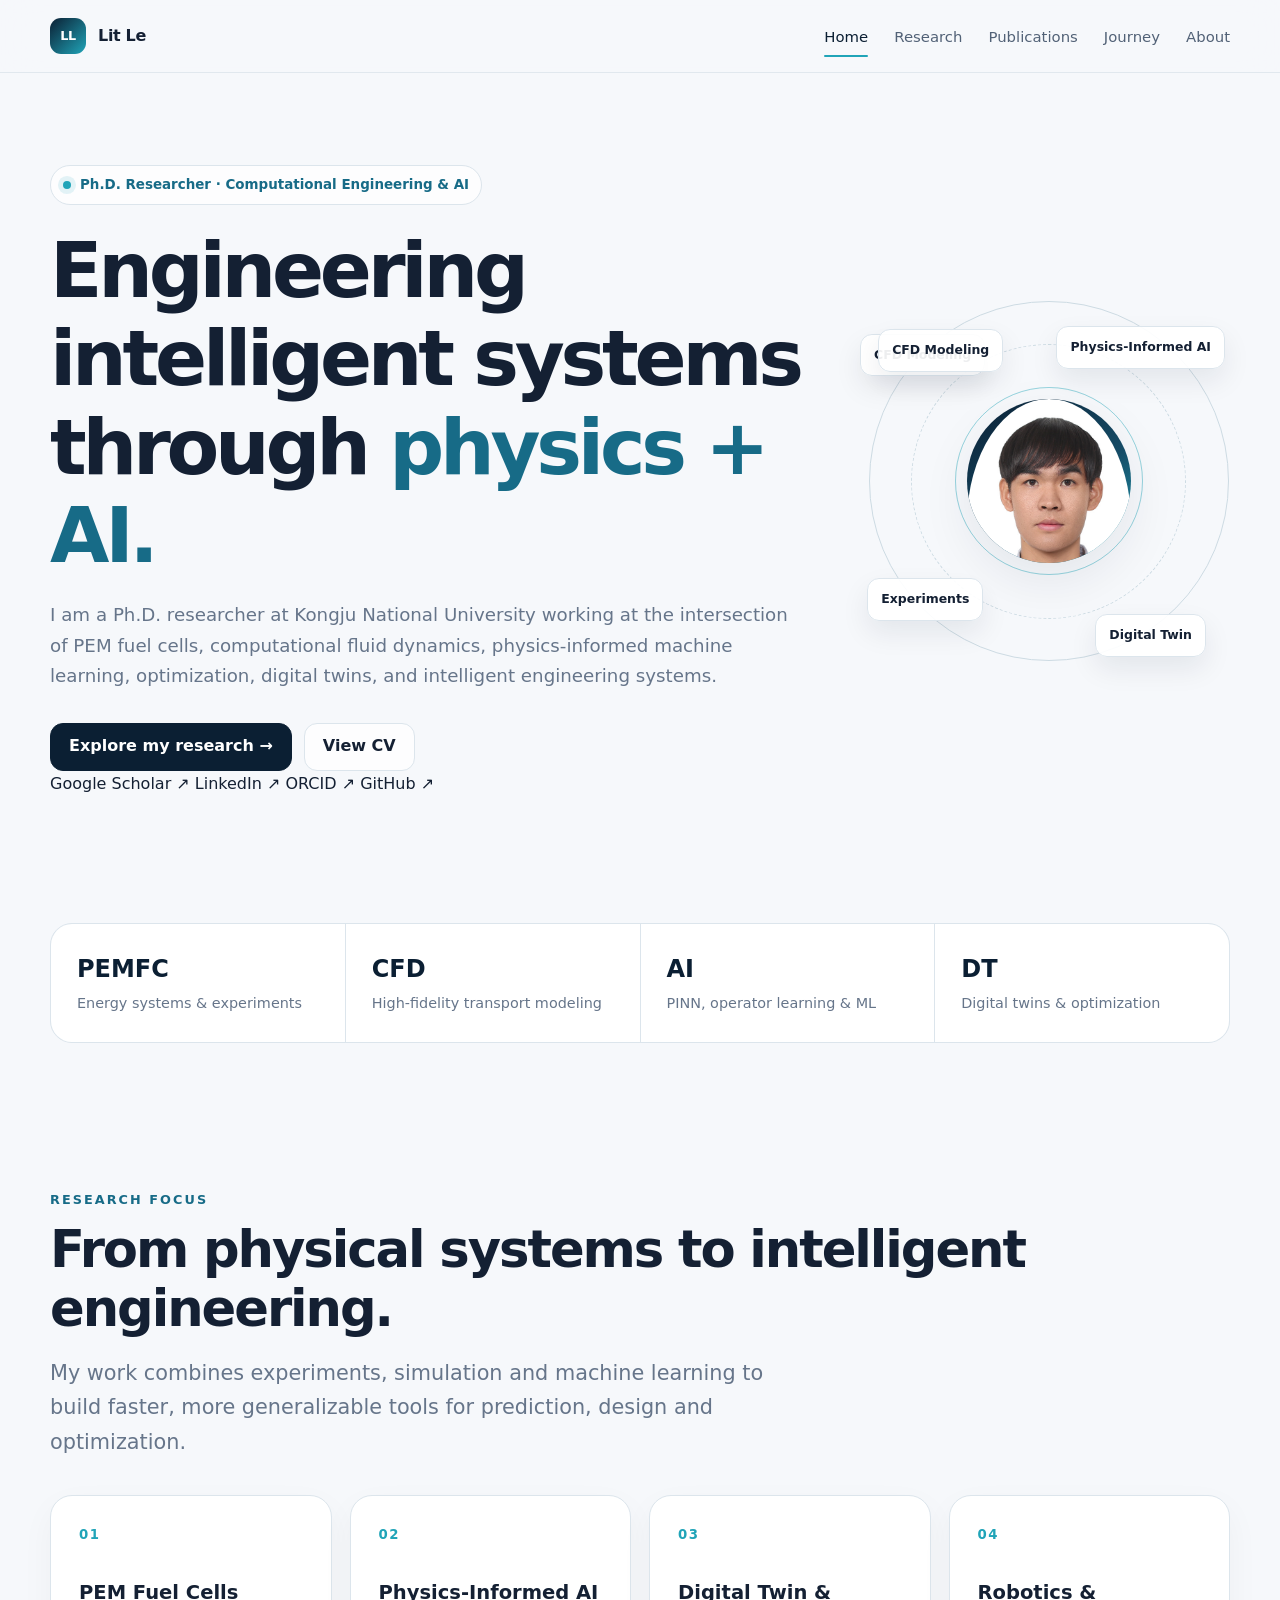
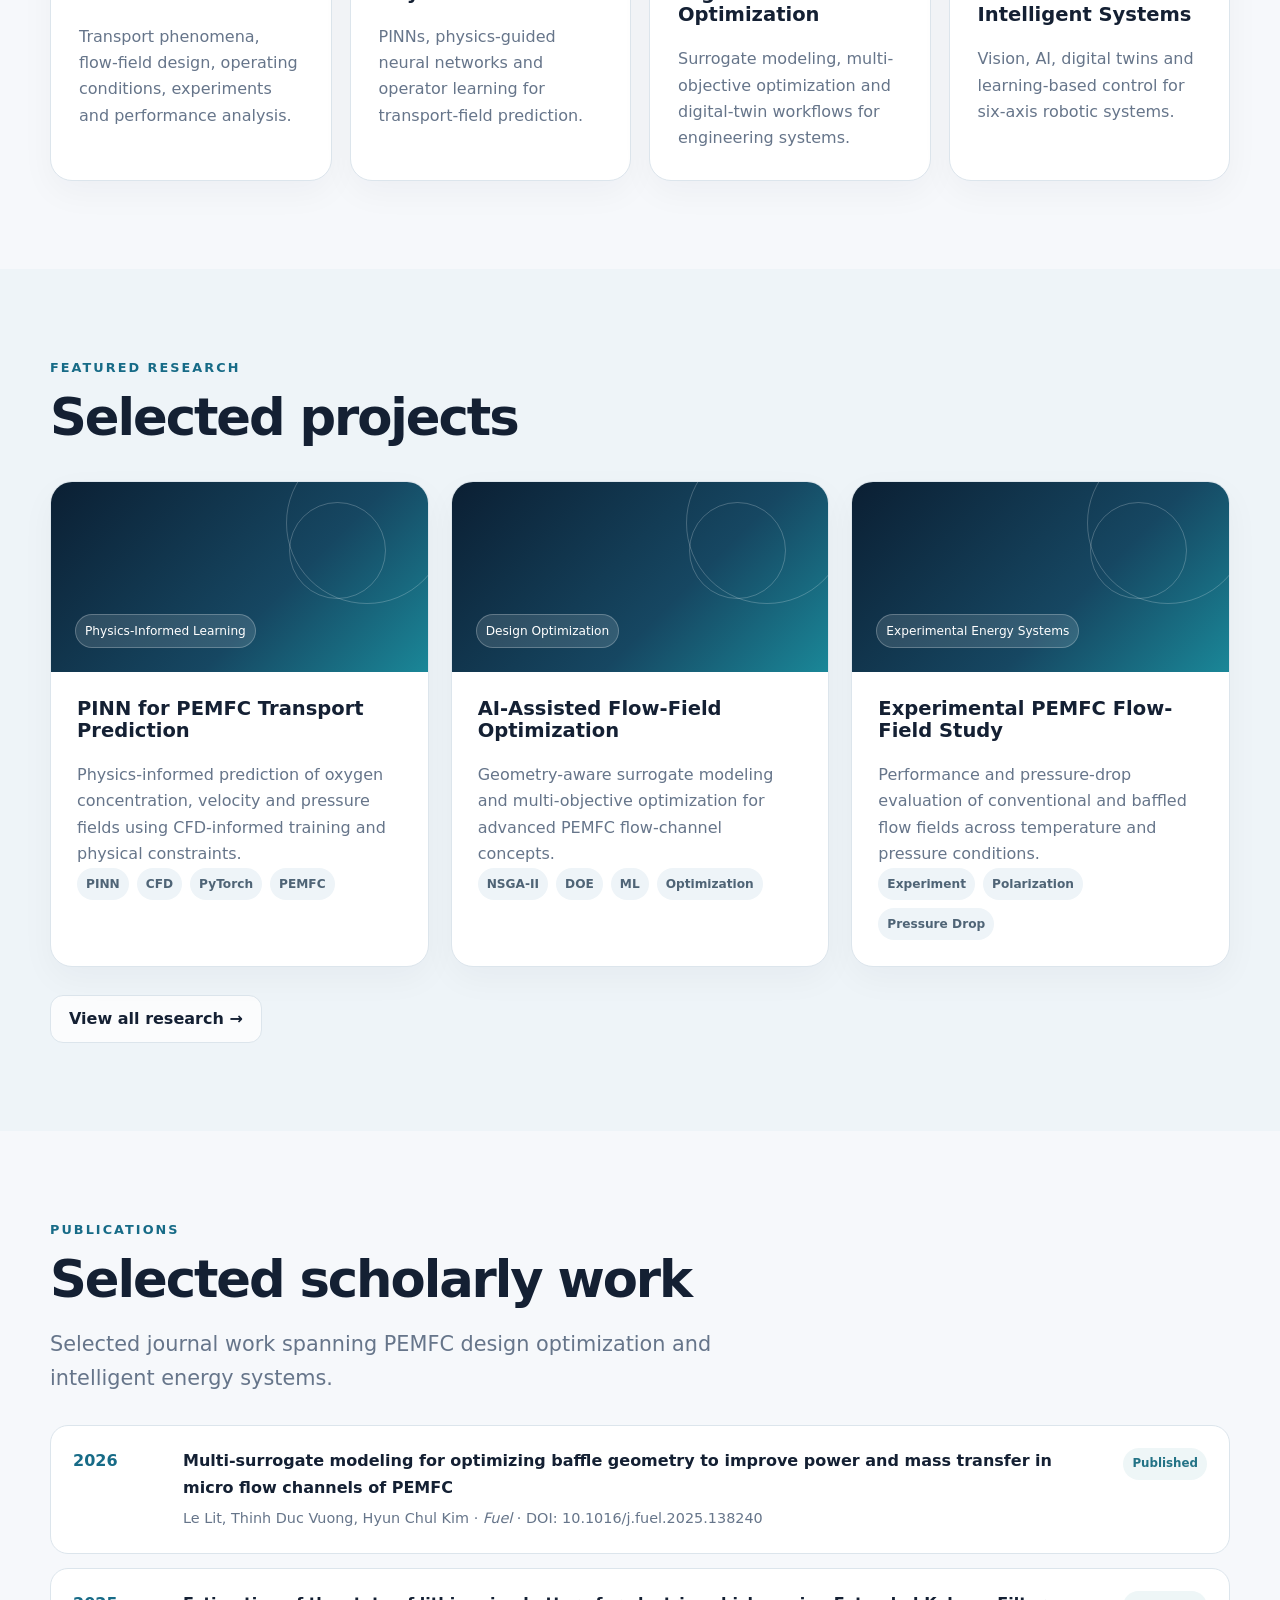
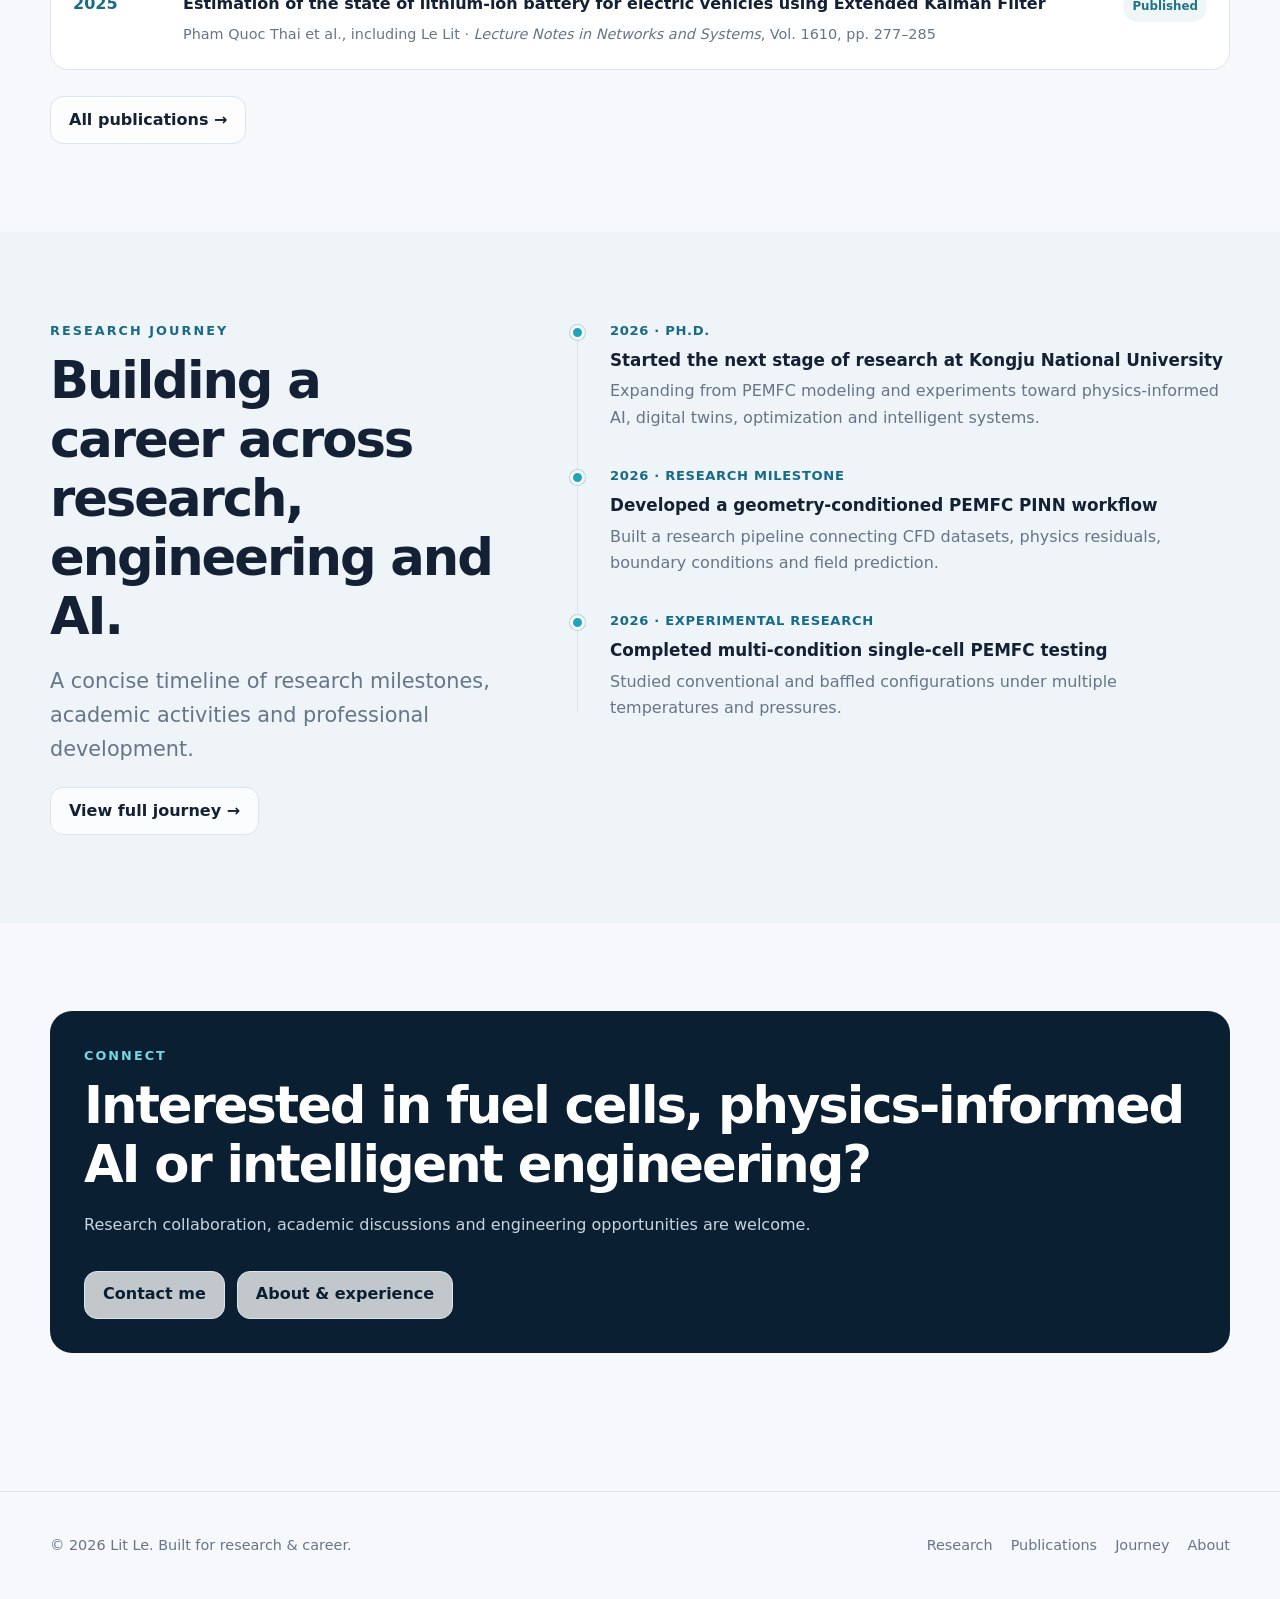
==== commit 48f2c769: "Update index.html" ====
--- a/index.html
+++ b/index.html
@@ -52,6 +52,7 @@
         <div class="float-tag b">Experiments</div>
         <div class="float-tag c">Digital Twin</div>
         <div class="float-tag d">CFD Modeling</div>
+        <div class="float-tag d" style="top: 17% !important; left: 3% !important; right: auto !important; bottom: auto !important;">CFD Modeling</div>
       </div>
     </div>
   </section>
--- a/style.css
+++ b/style.css
@@ -224,3 +224,10 @@
   display: block;
   border-radius: 50%;
 }
+
+.float-tag.d {
+  top: 18% !important;
+  left: -2% !important;
+  right: auto !important;
+  bottom: auto !important;
+}
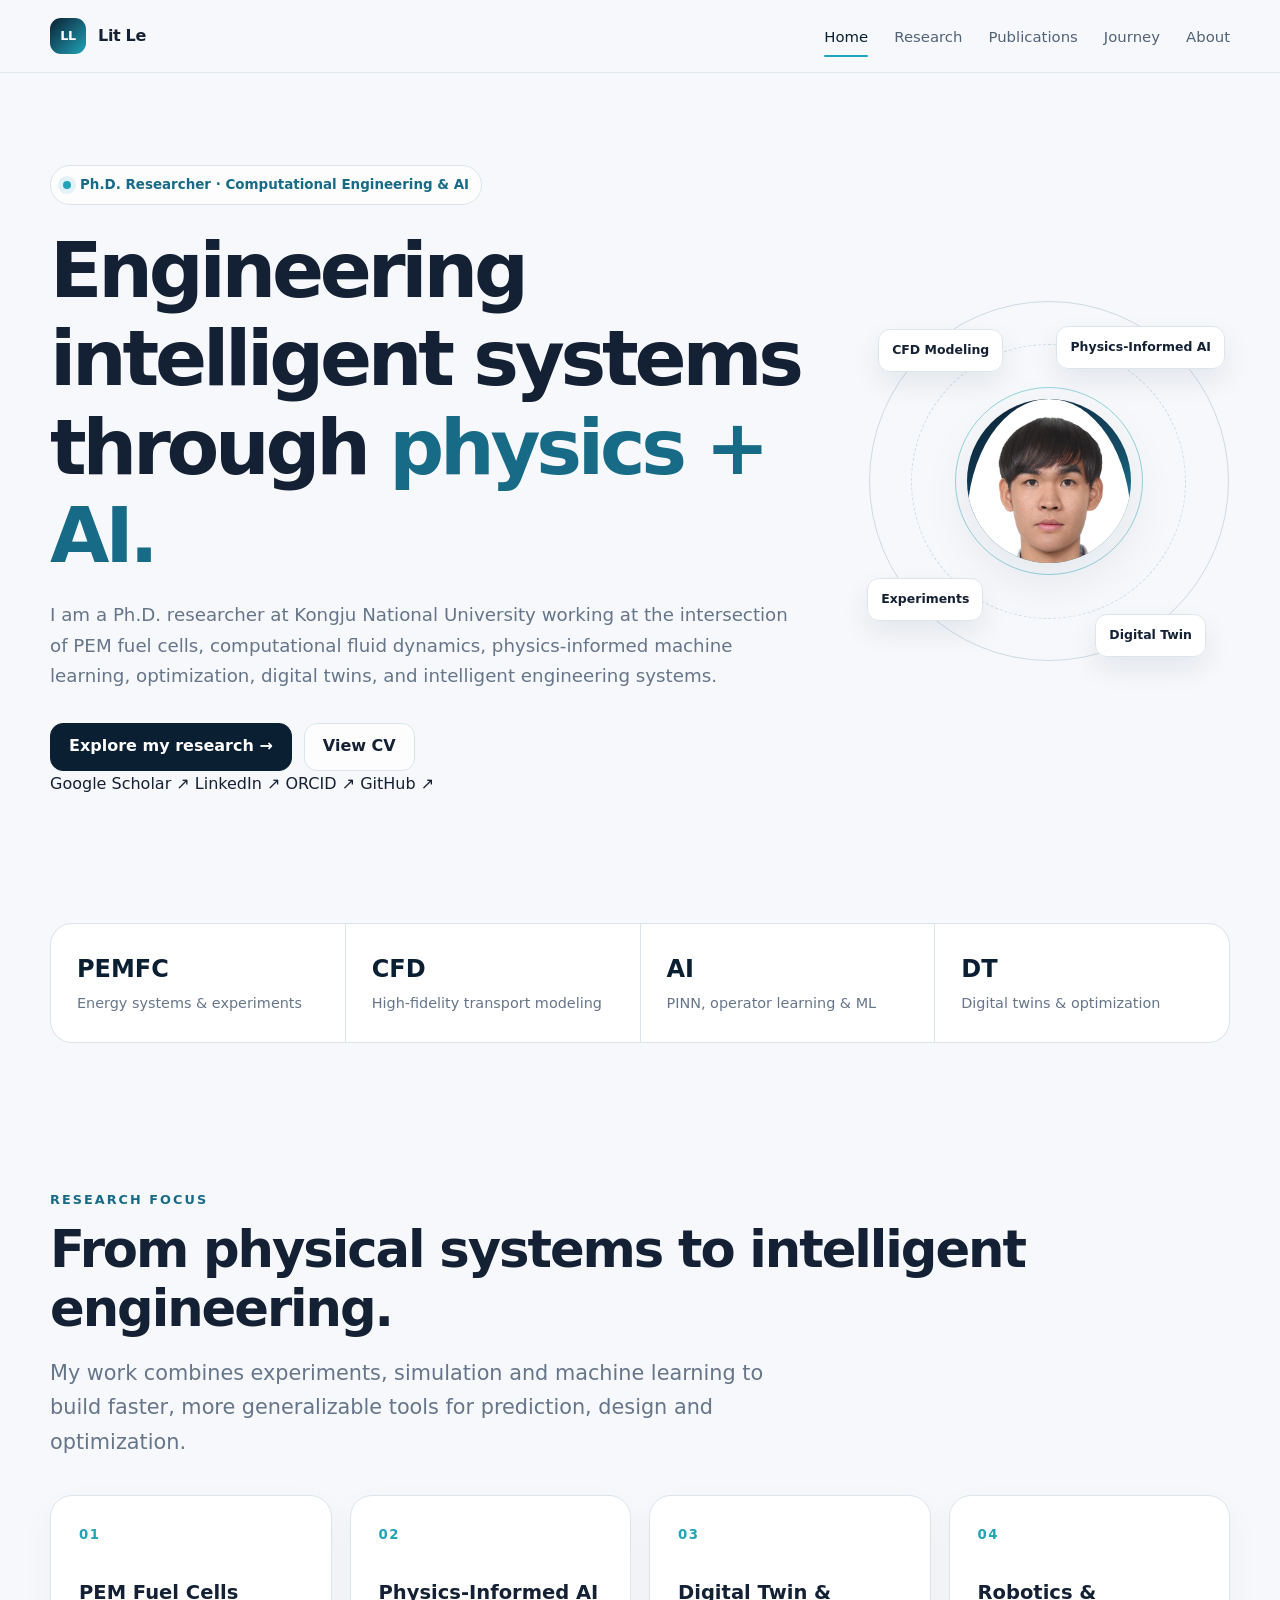
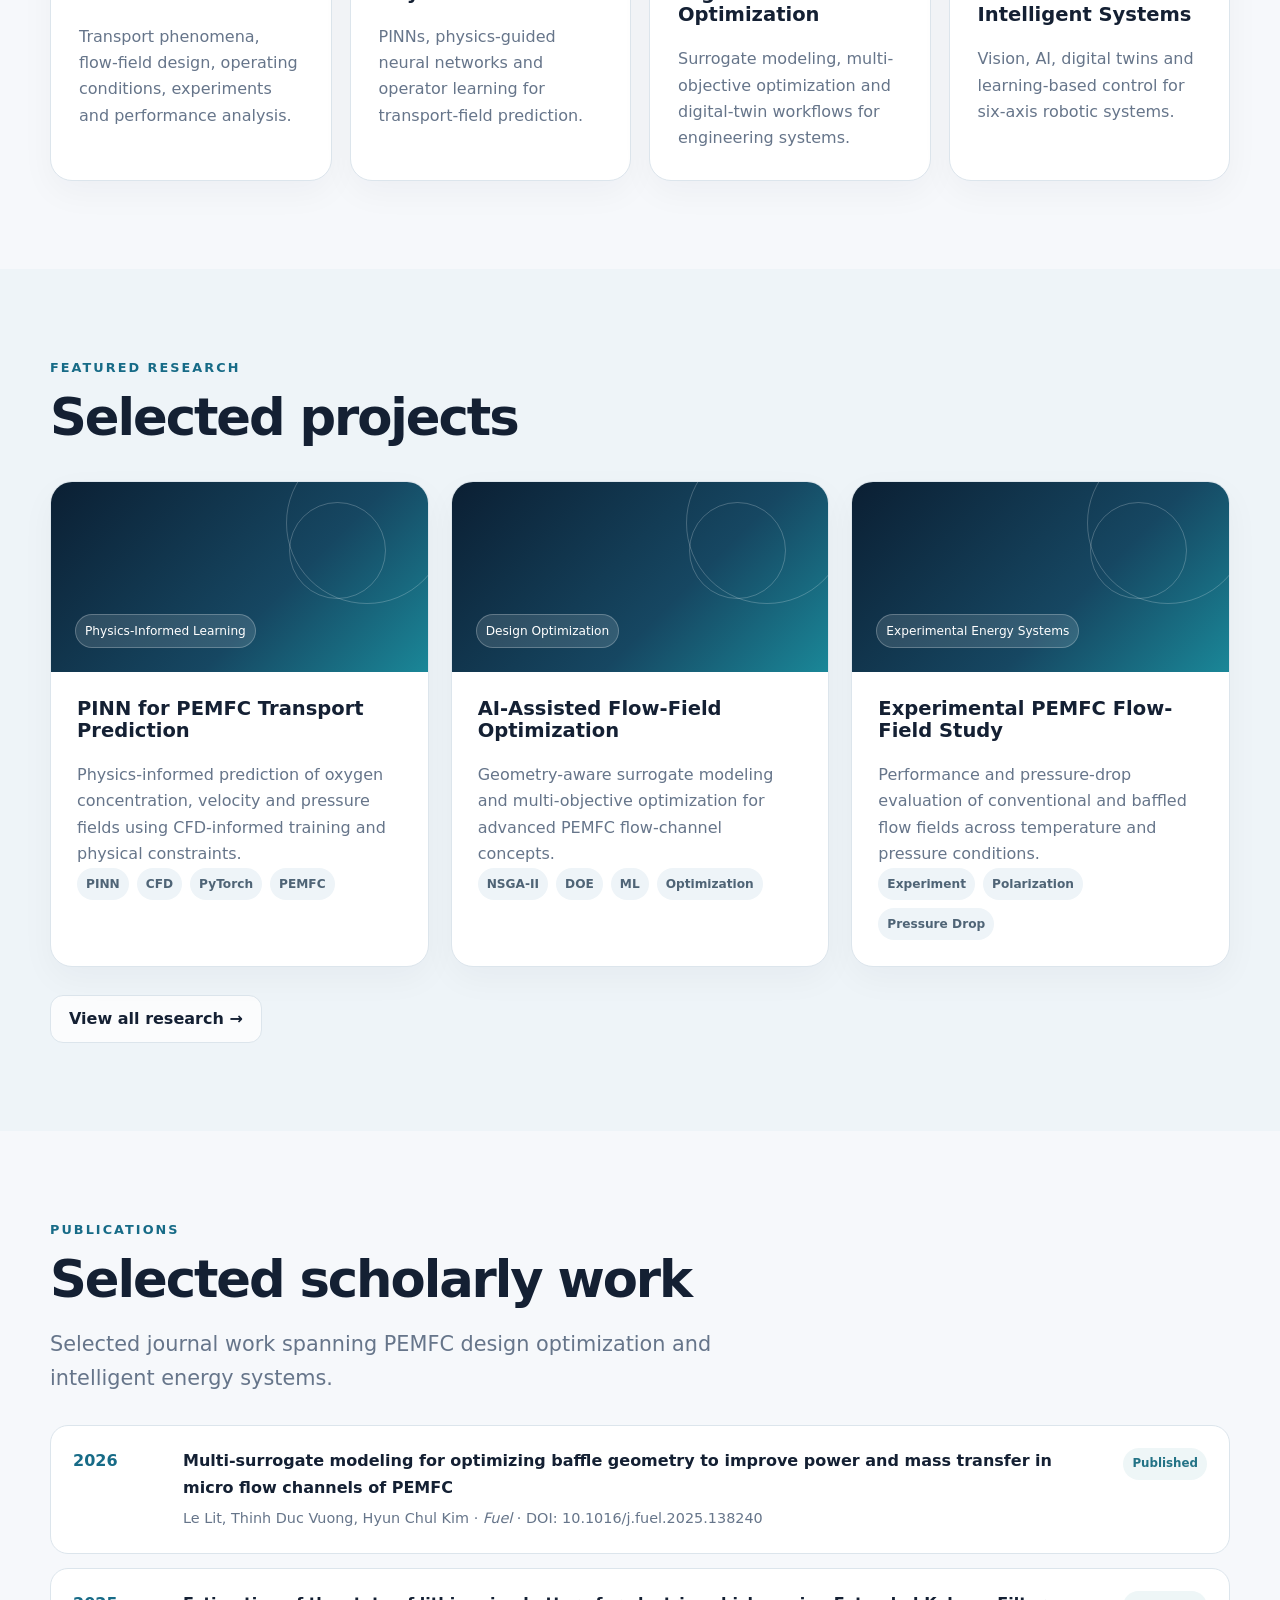
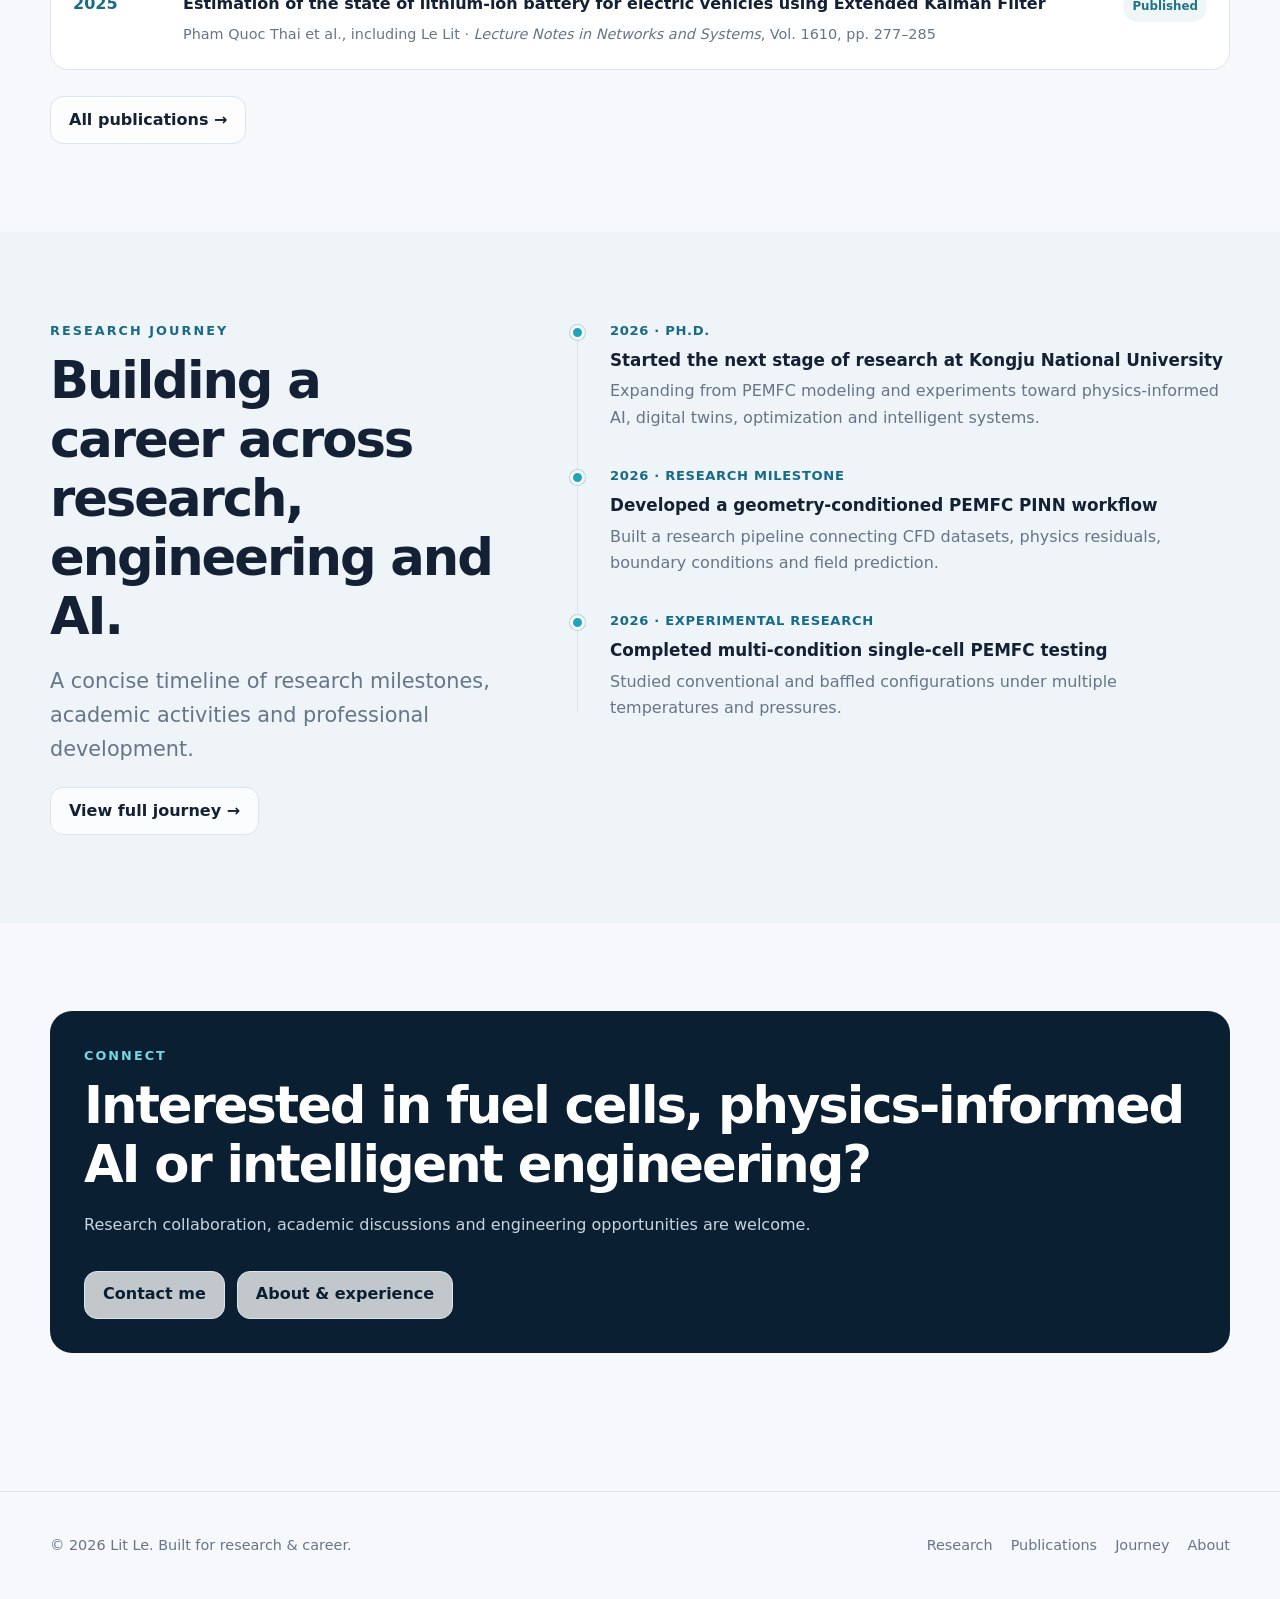
==== commit 32e997ea: "Update CFD Modeling div position in index.html" ====
--- a/index.html
+++ b/index.html
@@ -51,7 +51,6 @@
         <div class="float-tag a">Physics-Informed AI</div>
         <div class="float-tag b">Experiments</div>
         <div class="float-tag c">Digital Twin</div>
-        <div class="float-tag d">CFD Modeling</div>
         <div class="float-tag d" style="top: 17% !important; left: 3% !important; right: auto !important; bottom: auto !important;">CFD Modeling</div>
       </div>
     </div>
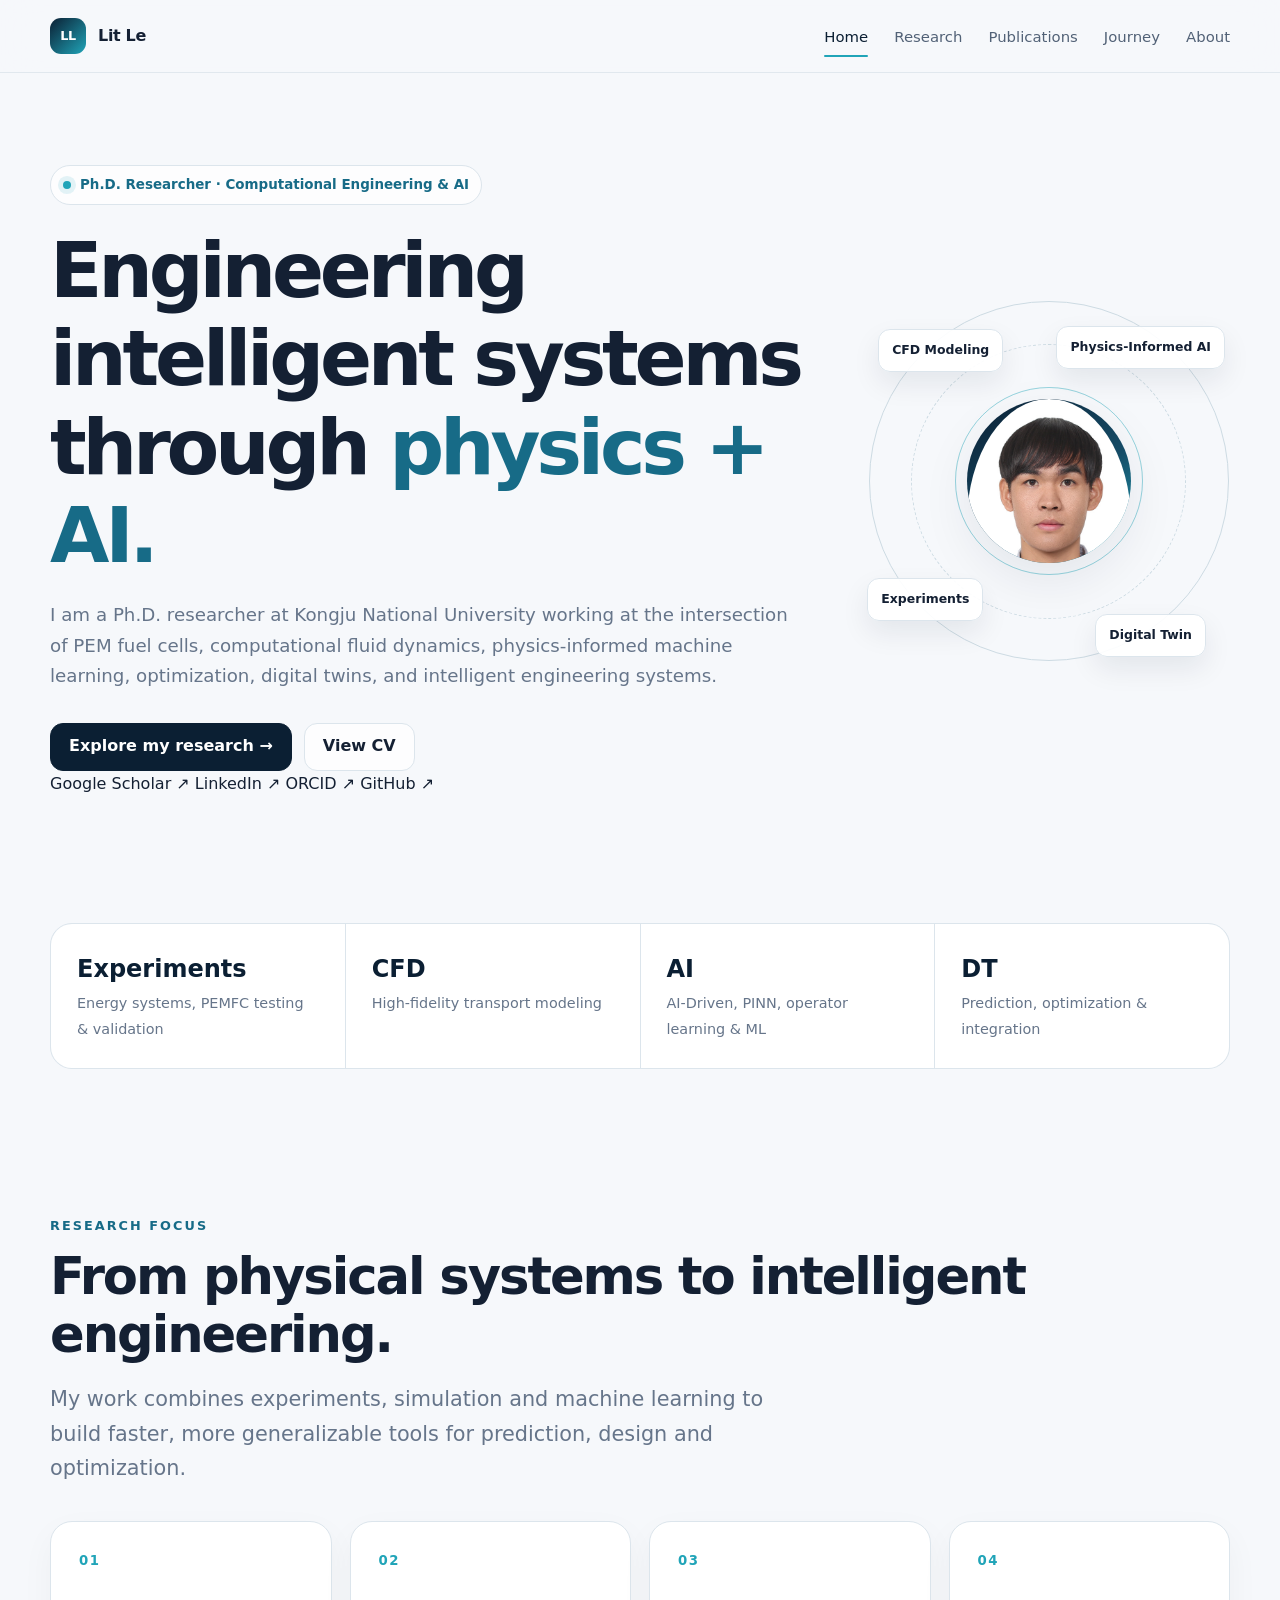
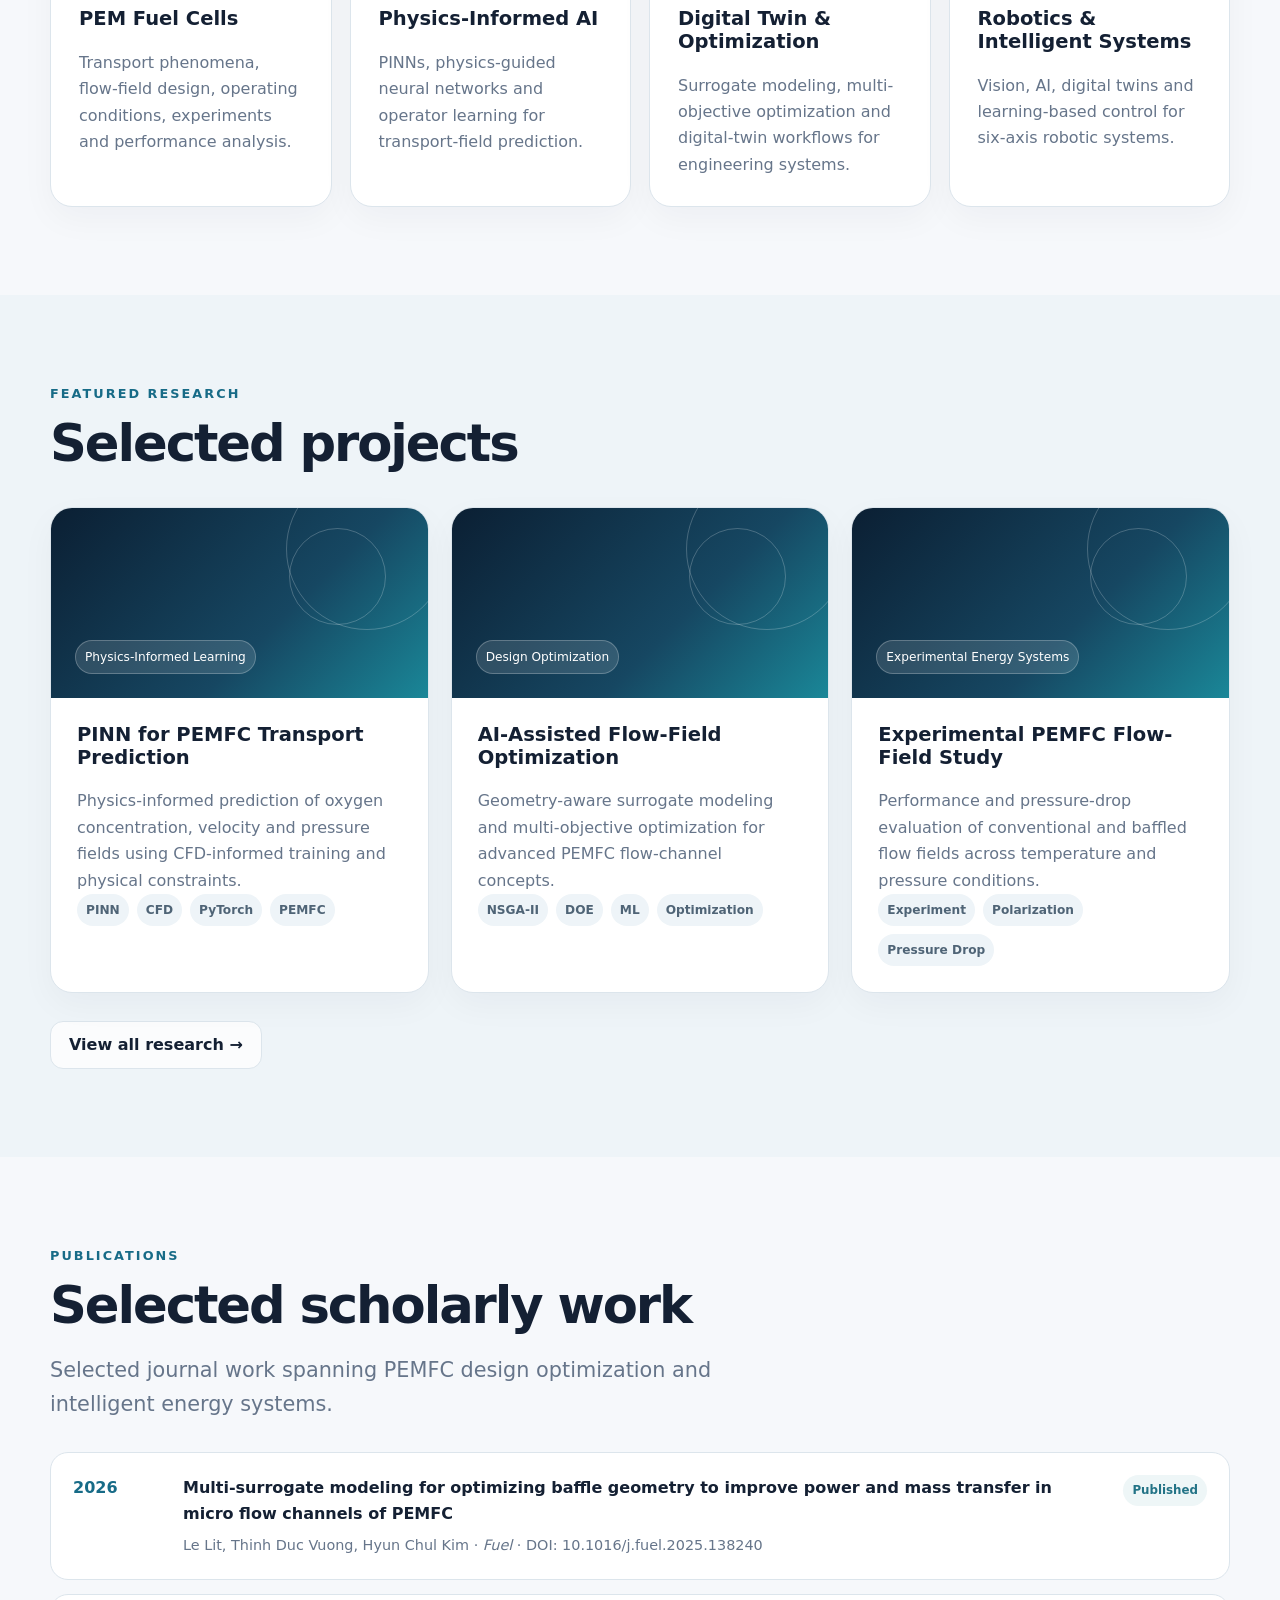
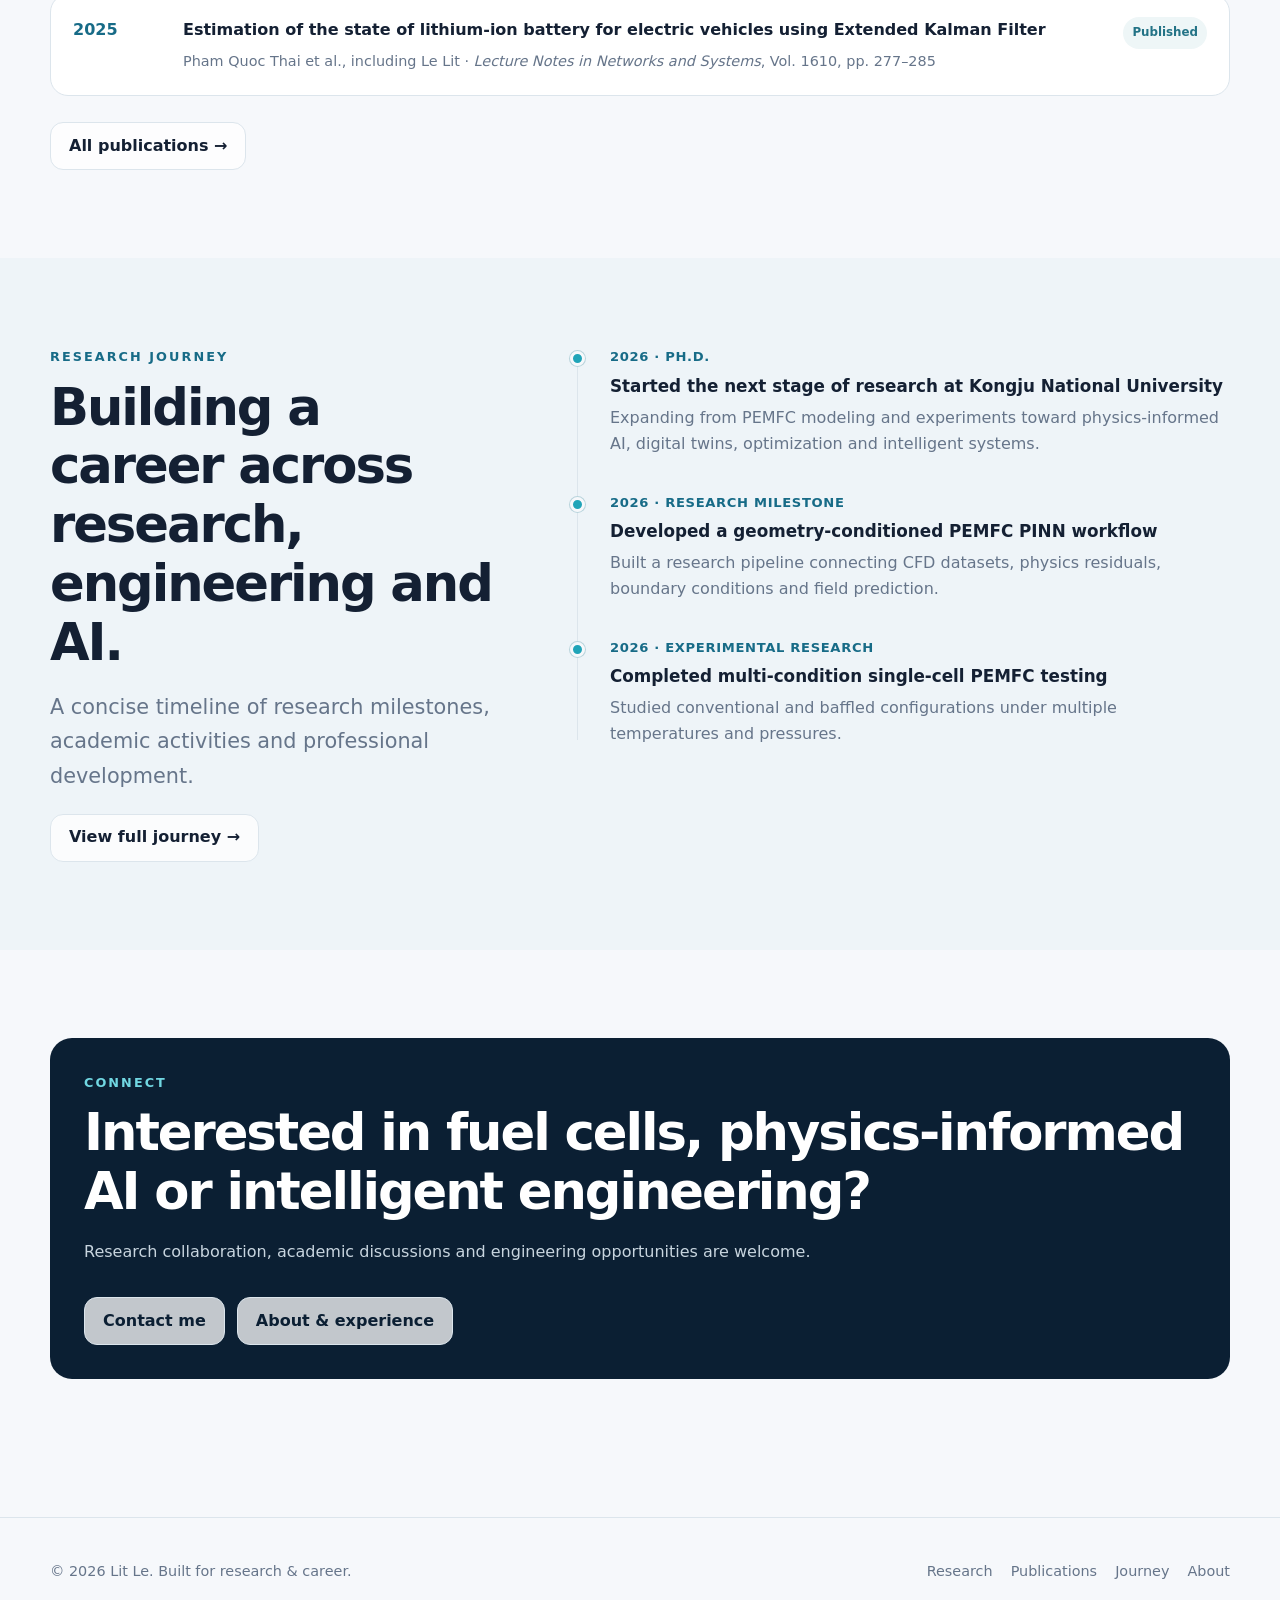
==== commit 4c2108cc: "Update index.html" ====
--- a/index.html
+++ b/index.html
@@ -59,10 +59,10 @@
   <section class="section-tight">
     <div class="container">
       <div class="stats reveal">
-        <div class="stat"><strong>PEMFC</strong><span>Energy systems & experiments</span></div>
+        <div class="stat"><strong>Experiments</strong><span>Energy systems, PEMFC testing & validation</span></div>
         <div class="stat"><strong>CFD</strong><span>High-fidelity transport modeling</span></div>
-        <div class="stat"><strong>AI</strong><span>PINN, operator learning & ML</span></div>
-        <div class="stat"><strong>DT</strong><span>Digital twins & optimization</span></div>
+        <div class="stat"><strong>AI</strong><span> AI-Driven, PINN, operator learning & ML</span></div>
+        <div class="stat"><strong>DT</strong><span> Prediction, optimization & integration</span></div>
       </div>
     </div>
   </section>
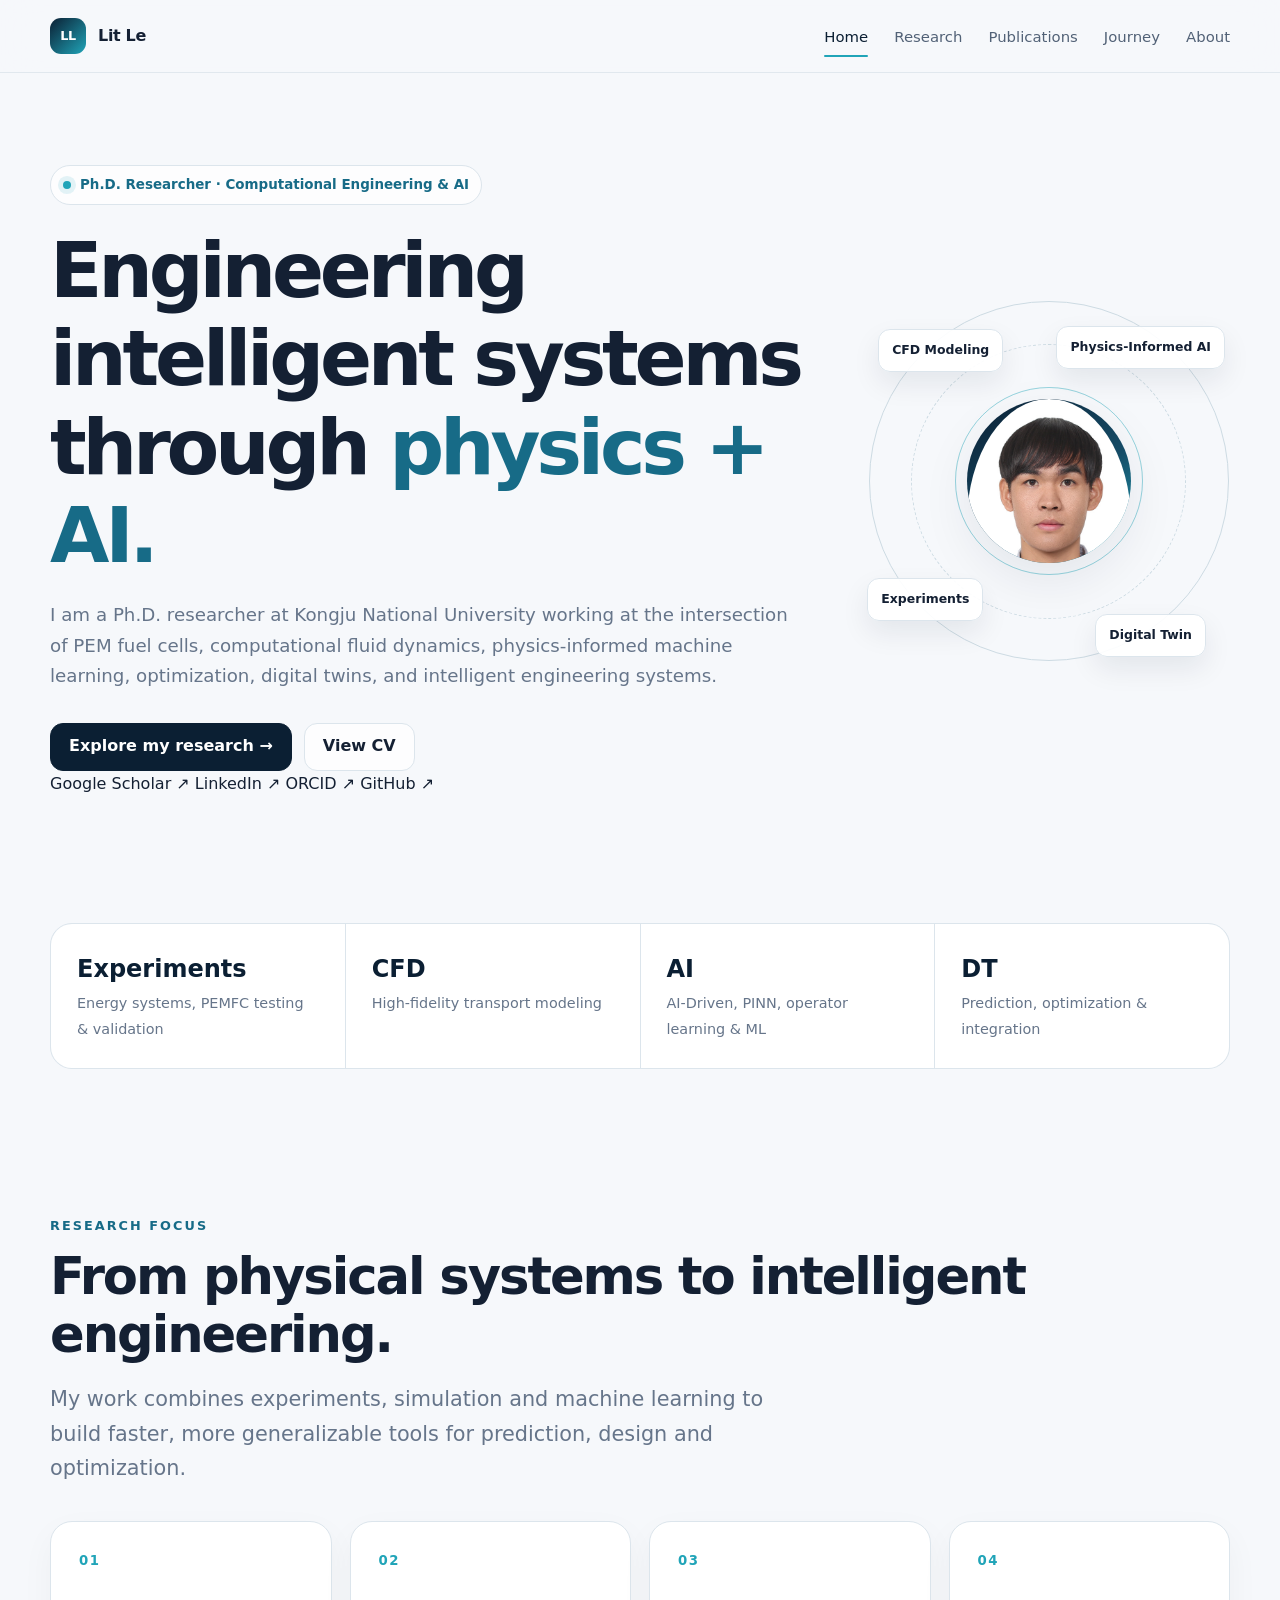
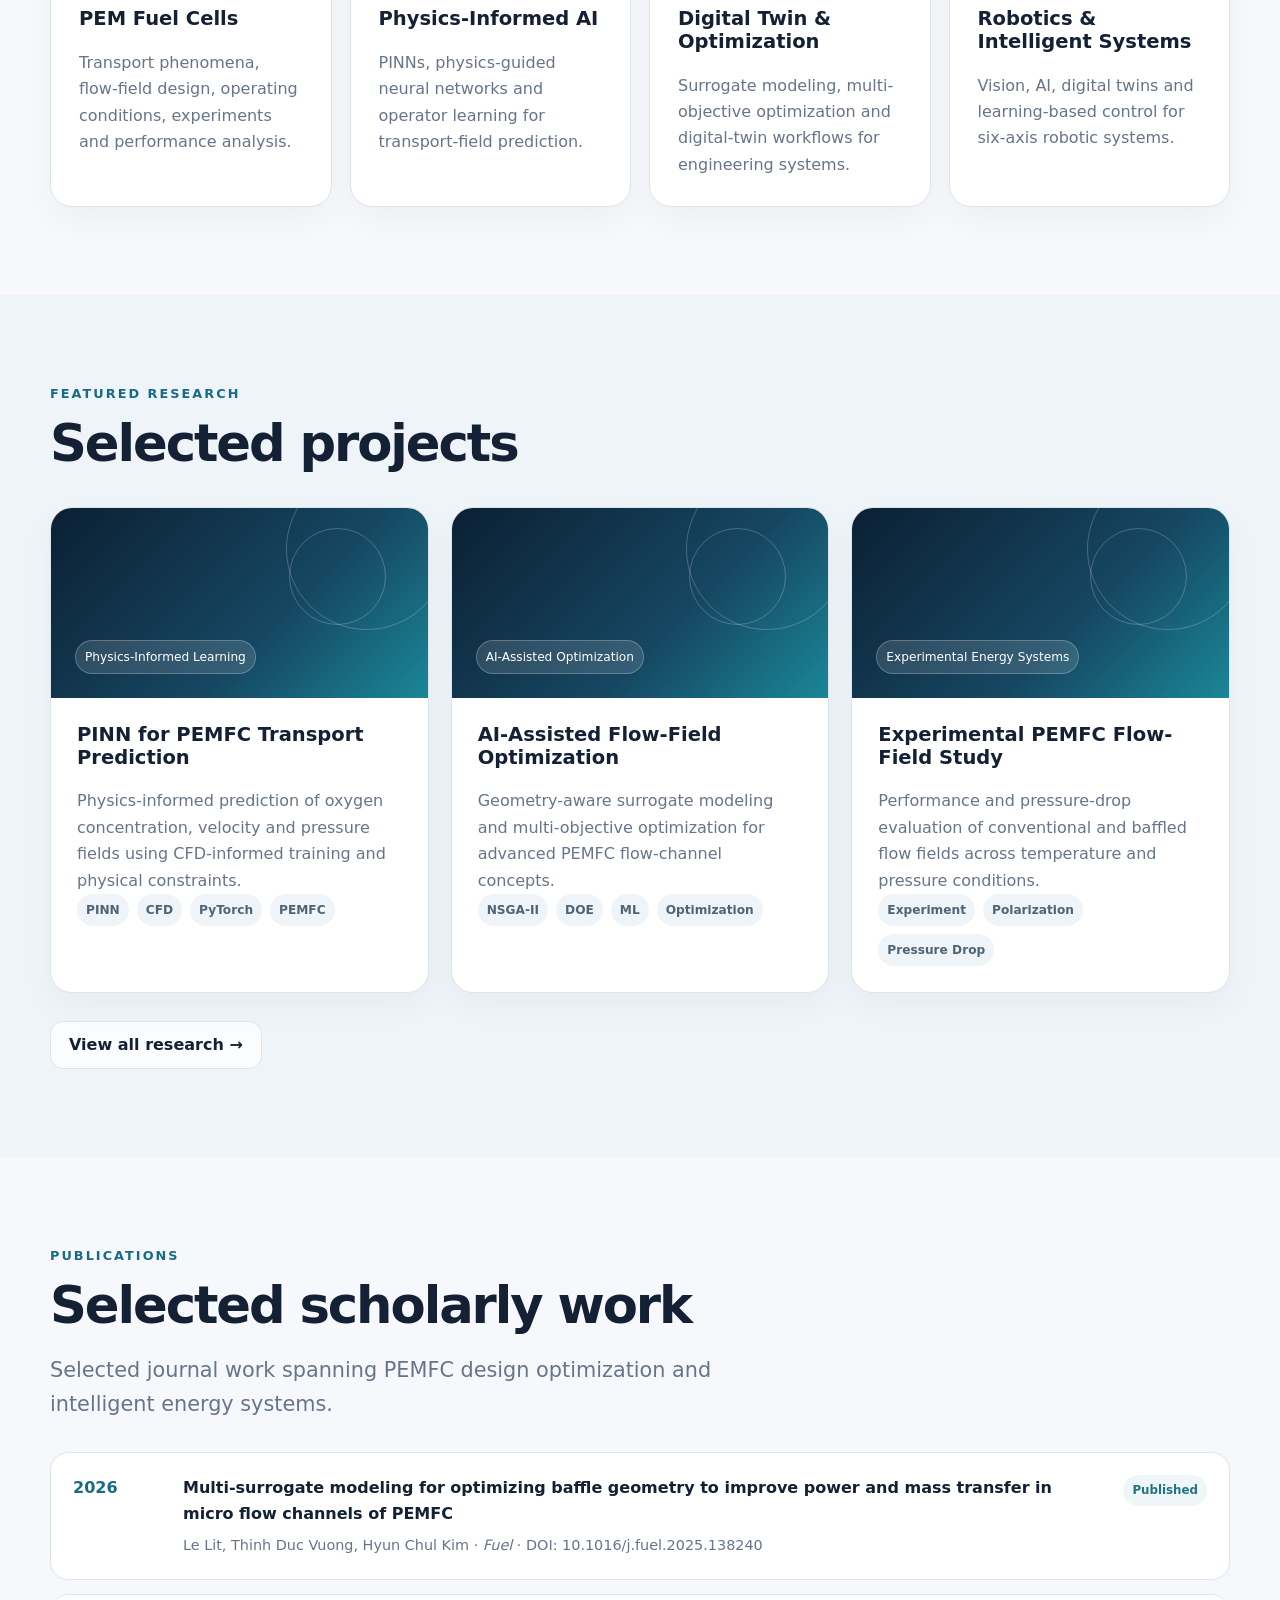
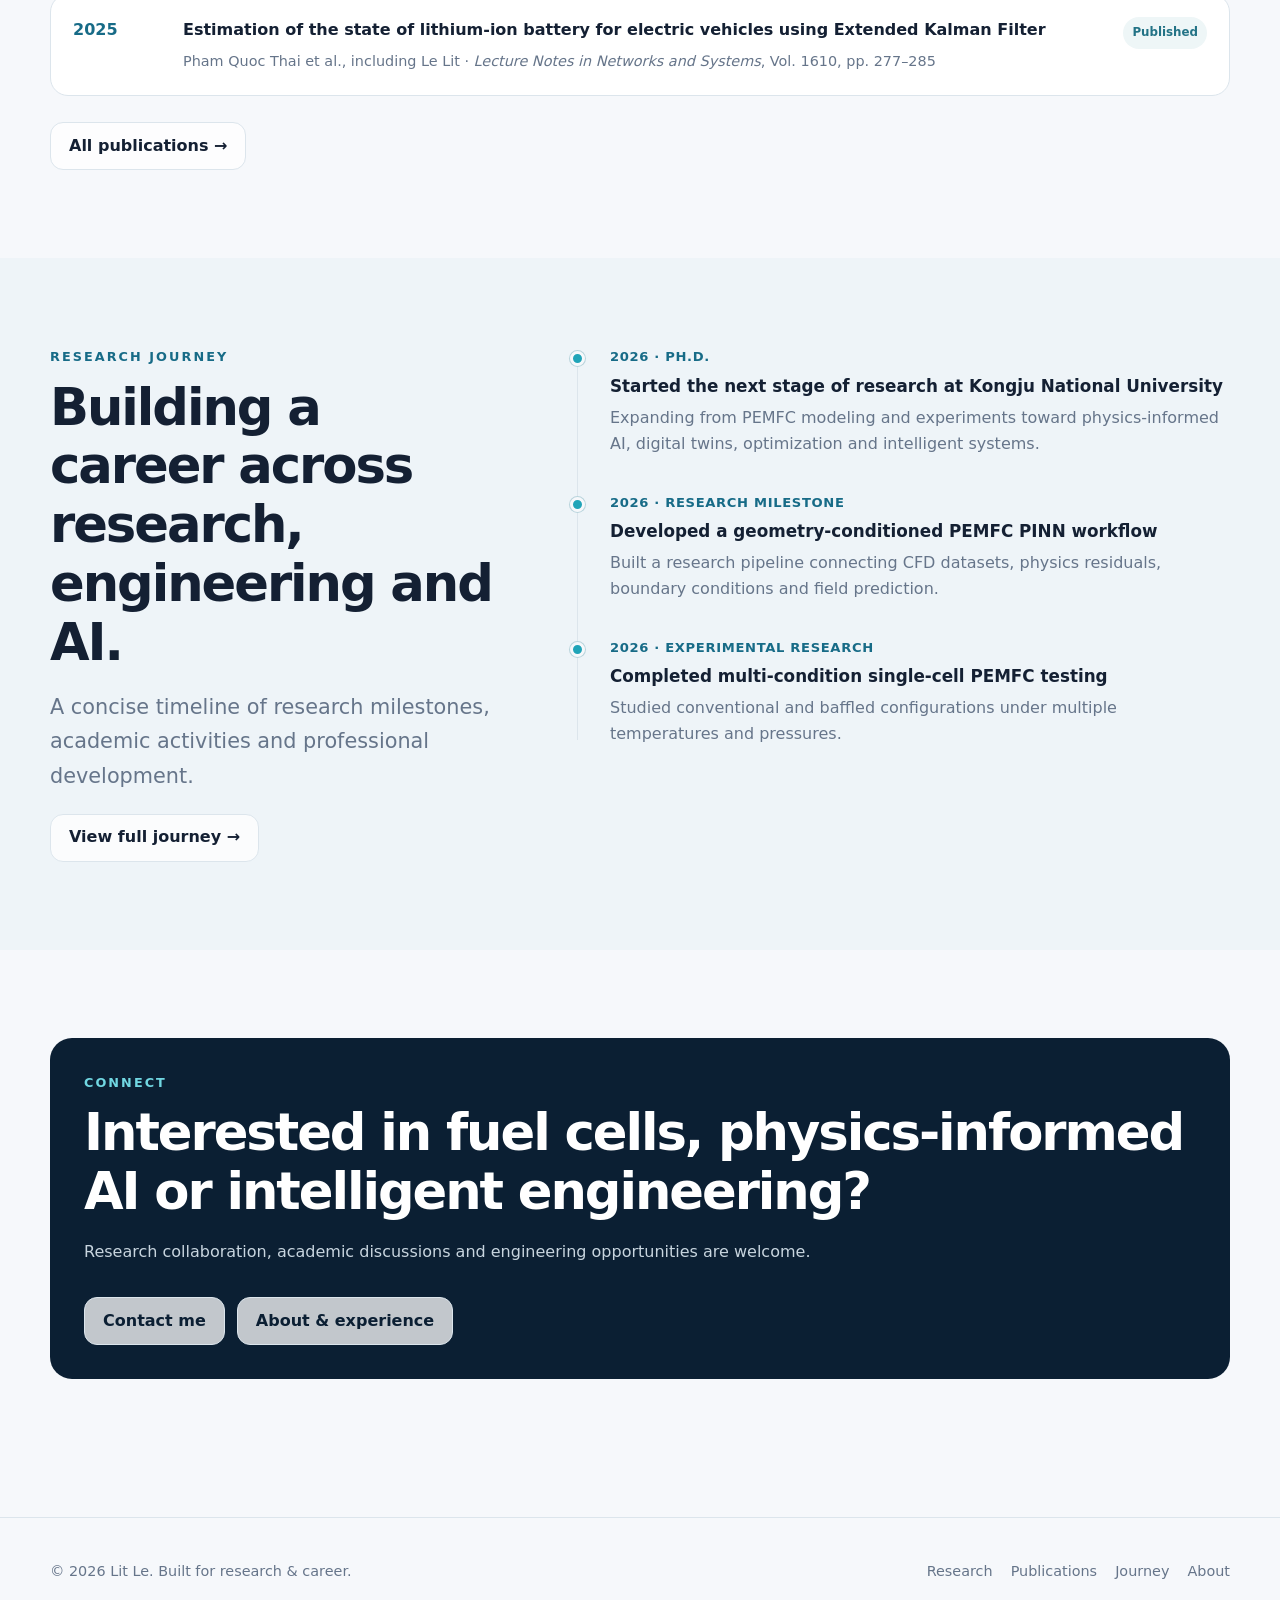
==== commit 51097ff5: "Update index.html" ====
--- a/index.html
+++ b/index.html
@@ -91,7 +91,7 @@
           <div class="project-body"><h3>PINN for PEMFC Transport Prediction</h3><p>Physics-informed prediction of oxygen concentration, velocity and pressure fields using CFD-informed training and physical constraints.</p><div class="tags"><span class="tag">PINN</span><span class="tag">CFD</span><span class="tag">PyTorch</span><span class="tag">PEMFC</span></div></div>
         </article>
         <article class="card project-card reveal">
-          <div class="project-visual"><span class="project-chip">Design Optimization</span></div>
+          <div class="project-visual"><span class="project-chip">AI-Assisted Optimization</span></div>
           <div class="project-body"><h3>AI-Assisted Flow-Field Optimization</h3><p>Geometry-aware surrogate modeling and multi-objective optimization for advanced PEMFC flow-channel concepts.</p><div class="tags"><span class="tag">NSGA-II</span><span class="tag">DOE</span><span class="tag">ML</span><span class="tag">Optimization</span></div></div>
         </article>
         <article class="card project-card reveal">
